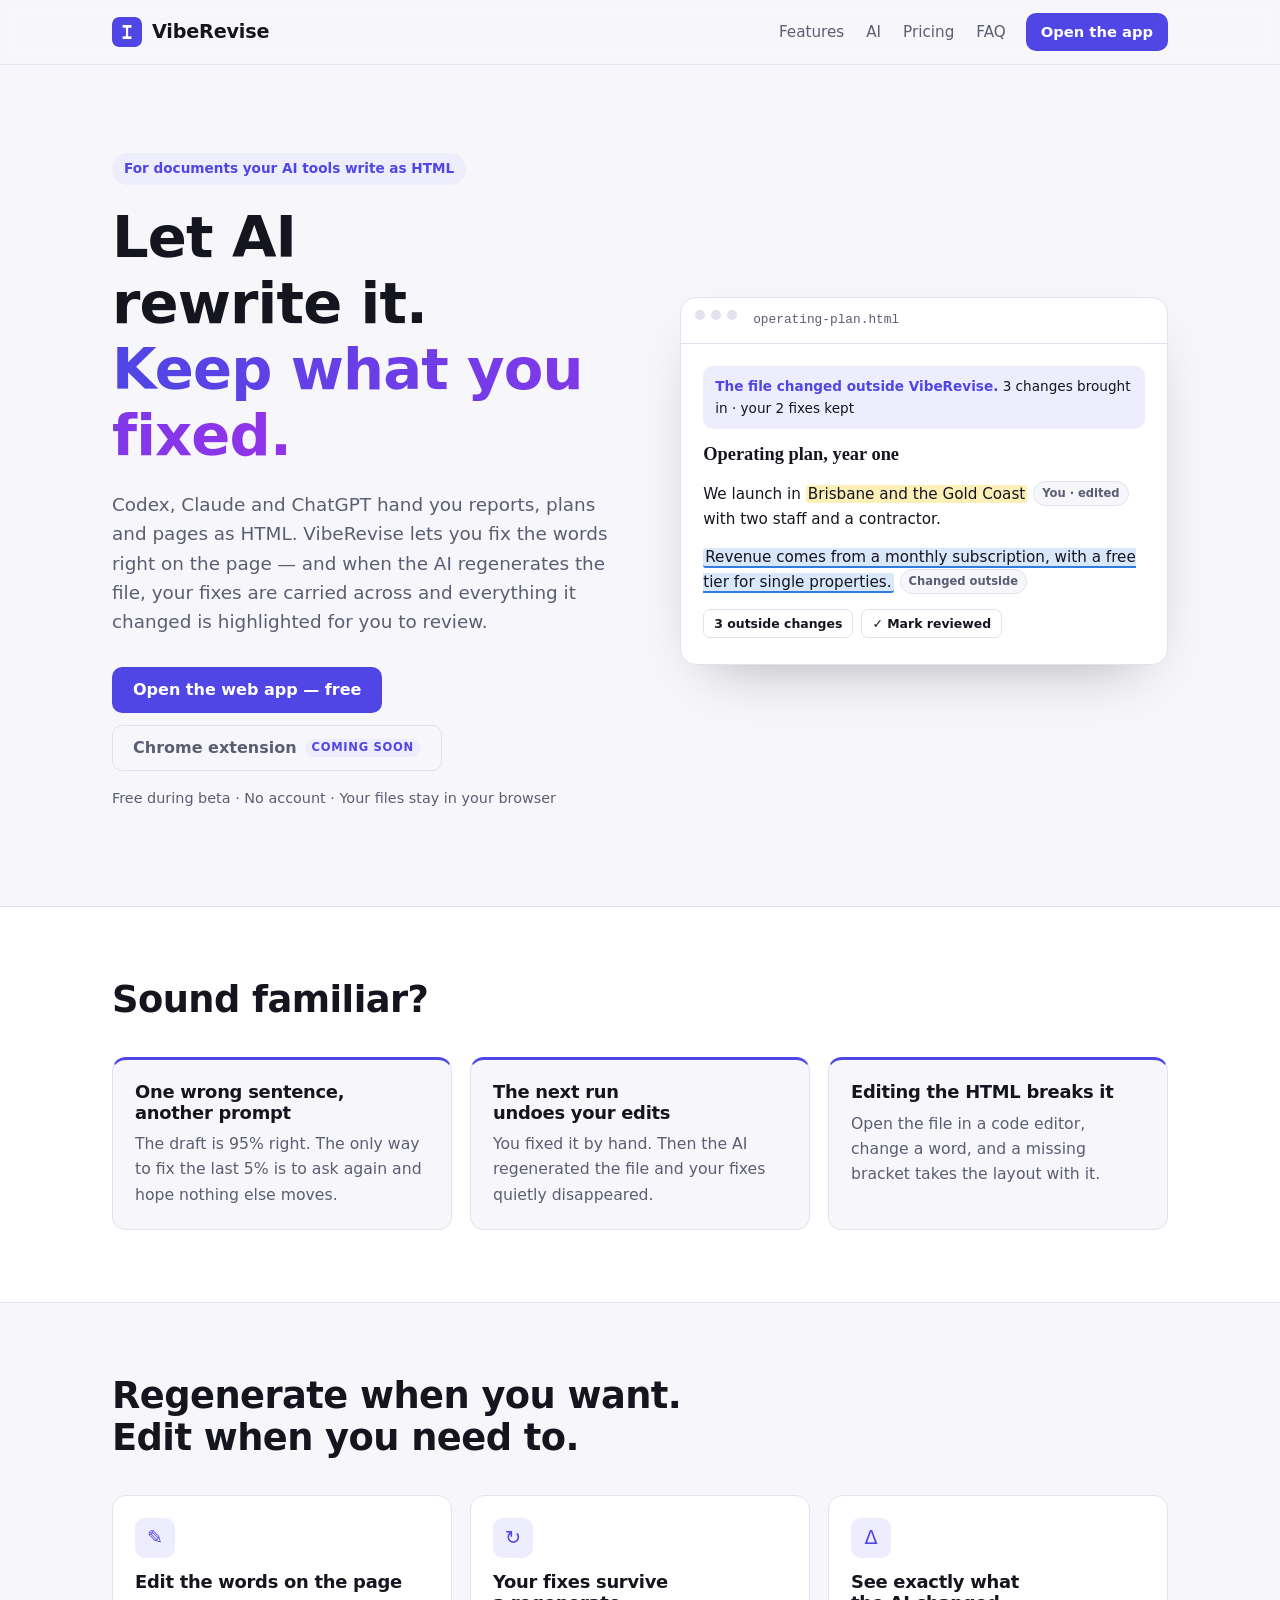
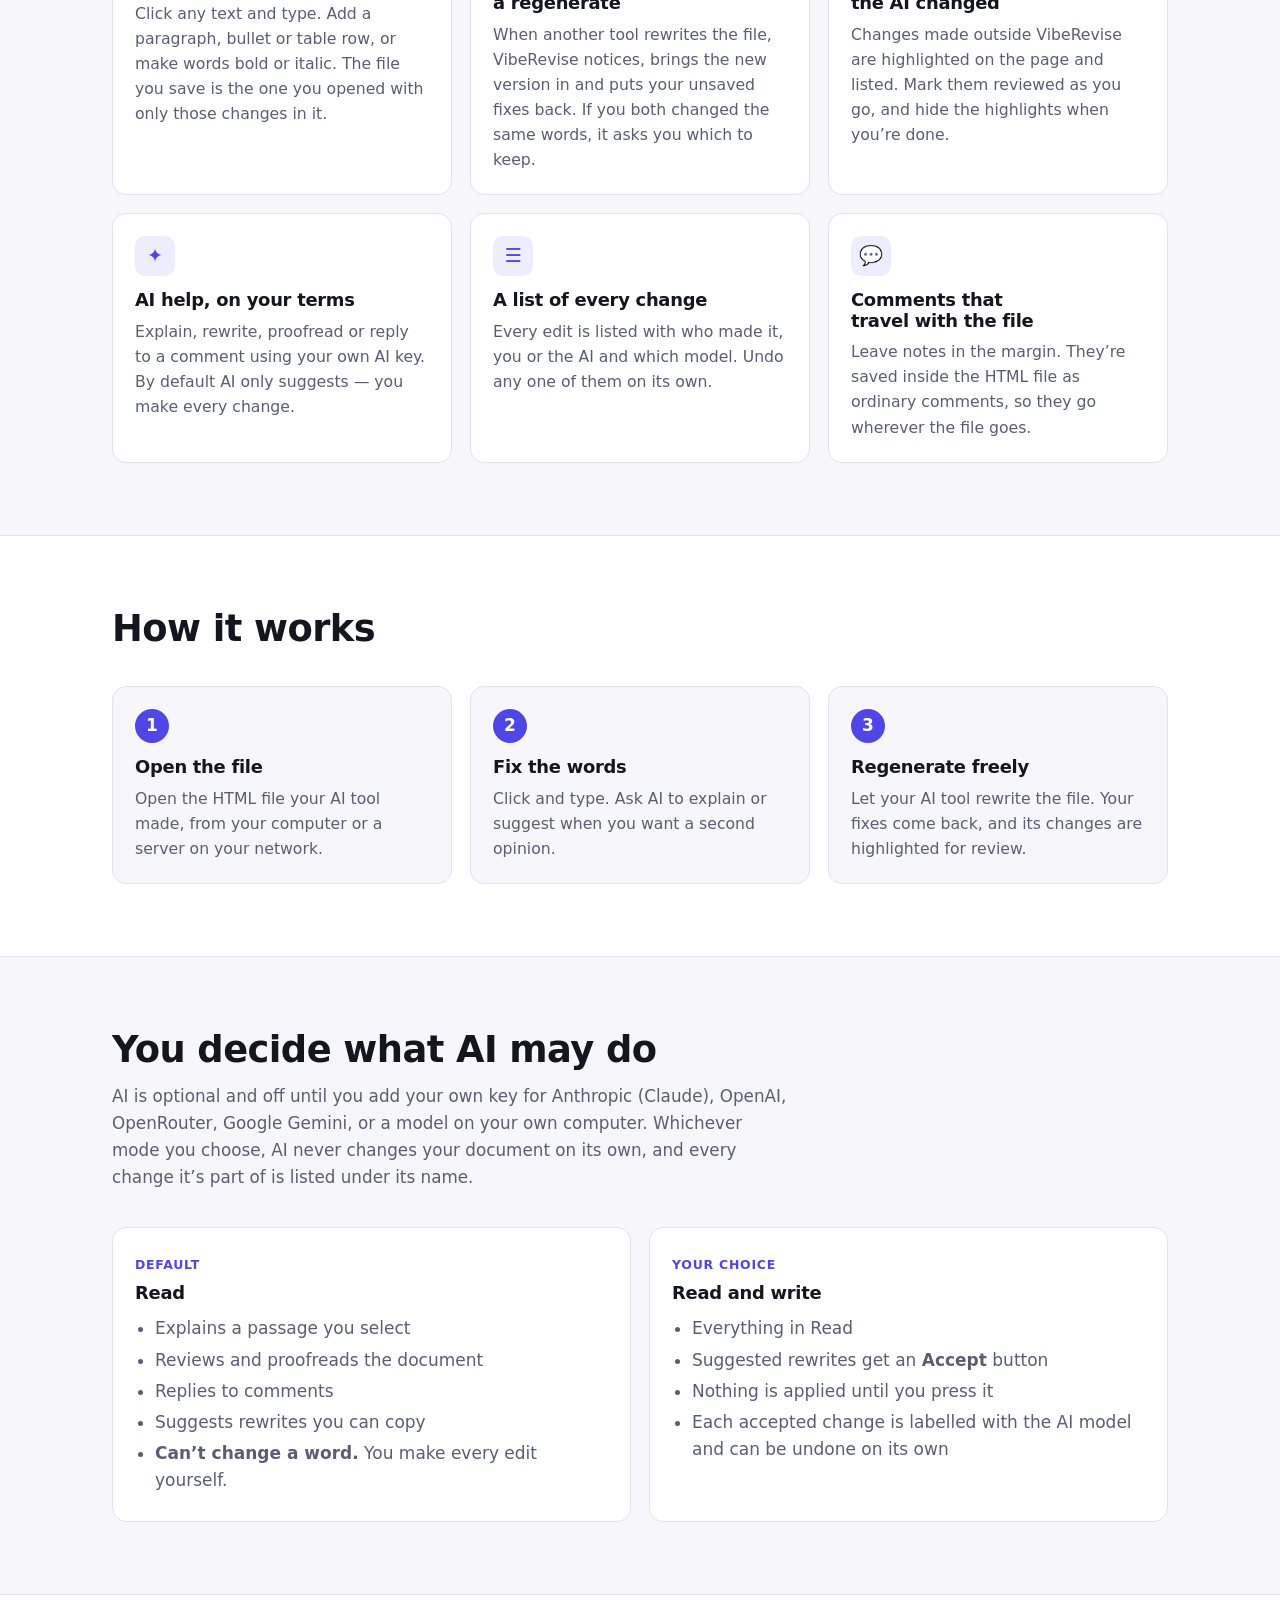
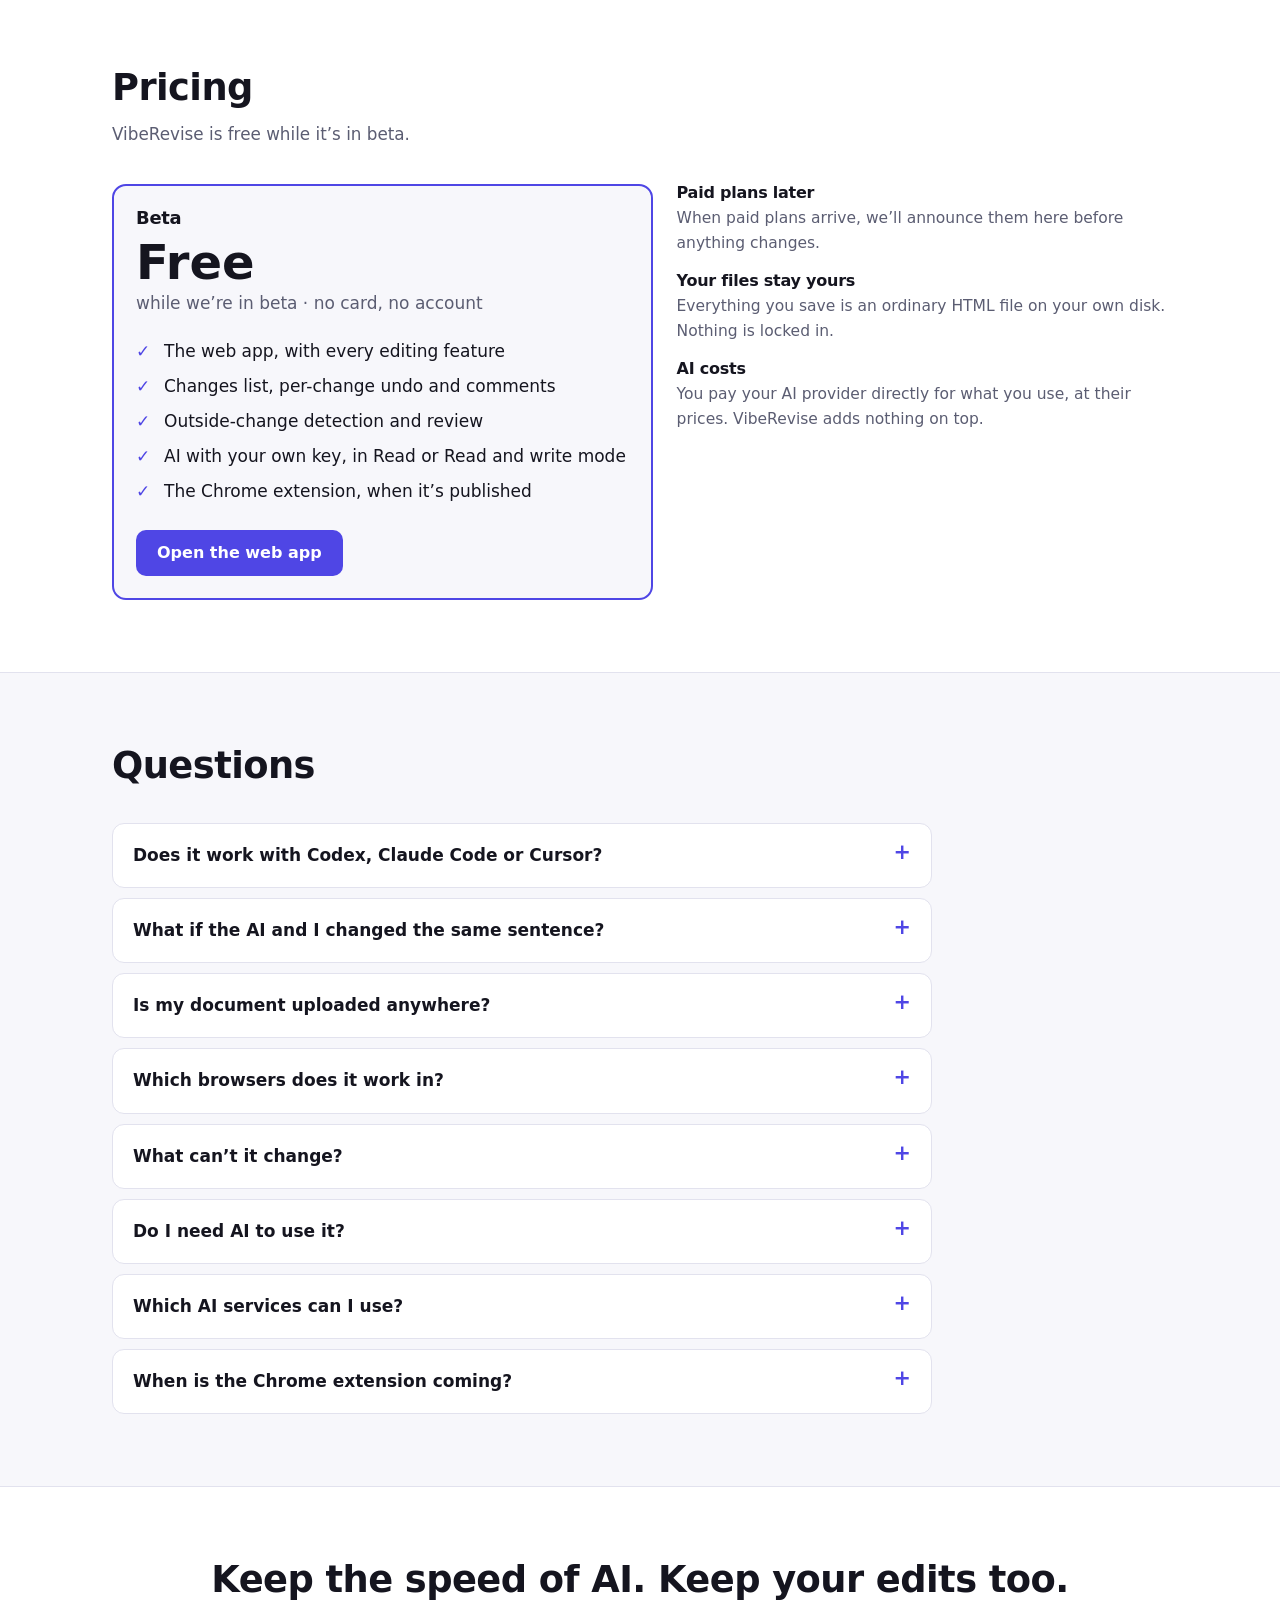
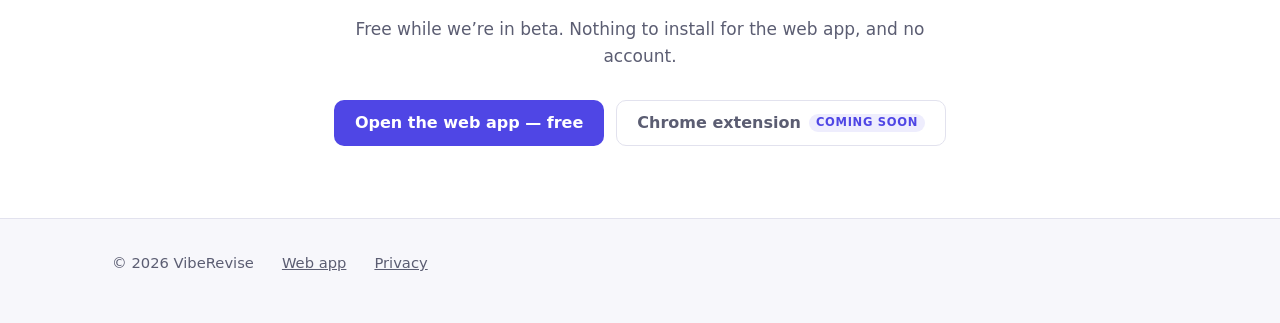
==== index.html @ b78ba8e2 "Build from html-edit-extension 0056403" ====
<!doctype html>
<html lang="en-AU">
<head>
<meta charset="utf-8">
<meta name="viewport" content="width=device-width, initial-scale=1">
<title>VibeRevise — let AI rewrite it, keep what you fixed</title>
<meta name="description" content="Fix the words in an AI-made HTML document right on the page. When your AI tool regenerates the file, your fixes are carried over and its changes are highlighted for review.">
<link rel="canonical" href="https://viberevise.com/">
<meta property="og:title" content="VibeRevise — let AI rewrite it, keep what you fixed">
<meta property="og:description" content="Fix the words in an AI-made HTML document right on the page. When your AI tool regenerates the file, your fixes are carried over and its changes are highlighted for review.">
<meta property="og:type" content="website">
<meta property="og:url" content="https://viberevise.com/">
<meta property="og:image" content="https://viberevise.com/app/icons/icon512.png">
<meta name="theme-color" content="#f7f7fb" media="(prefers-color-scheme: light)">
<meta name="theme-color" content="#0f1020" media="(prefers-color-scheme: dark)">
<link rel="icon" href="/app/icons/icon32.png" sizes="32x32">
<link rel="icon" href="/app/icons/icon192.png" sizes="192x192">
<link rel="apple-touch-icon" href="/app/icons/icon192.png">
<link rel="stylesheet" href="/site.css">
<style>
:root{--paper:#f7f7fb;--panel:#ffffff;--ink:#15151f;--muted:#5b5d72;--line:#e2e2ee;--accent:#4f46e5;--accent2:#9333ea;--accent-ink:#ffffff;--tint:#eeedfd;--font-display:system-ui, -apple-system, "Segoe UI", Roboto, sans-serif;--font-body:system-ui, -apple-system, "Segoe UI", Roboto, sans-serif;color-scheme:light dark;}
@media (prefers-color-scheme: dark){:root:not([data-theme="light"]){--paper:#0f1020;--panel:#181a2e;--ink:#e9e9f5;--muted:#a3a5bd;--line:#2a2c45;--accent:#a5a1ff;--accent2:#d8a8ff;--accent-ink:#10101c;--tint:#22224a;}}
:root[data-theme="dark"]{--paper:#0f1020;--panel:#181a2e;--ink:#e9e9f5;--muted:#a3a5bd;--line:#2a2c45;--accent:#a5a1ff;--accent2:#d8a8ff;--accent-ink:#10101c;--tint:#22224a;}
</style>
</head>
<body>
<header class="nav"><div class="wrap">
  <a class="logo" href="/"><img src="/app/icons/icon192.png" alt="" width="30" height="30">VibeRevise</a>
  <nav class="nav-links" aria-label="Sections">
    <a href="#features">Features</a><a href="#ai">AI</a><a href="#pricing">Pricing</a><a href="#faq">FAQ</a>
  </nav>
  <a class="btn primary small" href="/app/">Open the app</a>
</div></header>
<main>
<section class="hero"><div class="wrap">
  <div>
    <span class="eyebrow">For documents your AI tools write as HTML</span>
    <h1>Let AI rewrite it.<br><span class="accent">Keep what you fixed.</span></h1>
    <p class="lede">Codex, Claude and ChatGPT hand you reports, plans and pages as HTML. VibeRevise lets you fix the words right on the page — and when the AI regenerates the file, your fixes are carried across and everything it changed is highlighted for you to review.</p>
    <div class="ctas">
      <a class="btn primary" href="/app/">Open the web app — free</a>
      <span class="btn" aria-disabled="true" title="Not published yet">Chrome extension <span class="soon">Coming soon</span></span>
    </div>
    <p class="fine">Free during beta · No account · Your files stay in your browser</p>
  </div>
  <div class="demo" role="img" aria-label="A document open in VibeRevise after an AI tool regenerated it: your edits are kept and the AI's changes are highlighted">
  <div class="demo-bar"><i></i><i></i><i></i><span>operating-plan.html</span></div>
  <div class="demo-body">
    <div class="notice"><b>The file changed outside VibeRevise.</b> 3 changes brought in · your 2 fixes kept</div>
    <h4>Operating plan, year one</h4>
    <p>We launch in <span class="mine">Brisbane and the Gold Coast</span><span class="tag">You · edited</span> with two staff and a contractor.</p>
    <p><span class="outside">Revenue comes from a monthly subscription, with a free tier for single properties.</span><span class="tag">Changed outside</span></p>
    <div class="row" style="display:flex;gap:8px;flex-wrap:wrap"><span class="chip">3 outside changes</span><span class="chip">✓ Mark reviewed</span></div>
  </div>
</div>
</div></section>

<section class="band alt"><div class="wrap">
  <div class="section-head"><h2>Sound familiar?</h2></div>
  <div class="grid three">
    <div class="card pain"><h3>One wrong sentence, another prompt</h3><p>The draft is 95% right. The only way to fix the last 5% is to ask again and hope nothing else moves.</p></div>
    <div class="card pain"><h3>The next run undoes your edits</h3><p>You fixed it by hand. Then the AI regenerated the file and your fixes quietly disappeared.</p></div>
    <div class="card pain"><h3>Editing the HTML breaks it</h3><p>Open the file in a code editor, change a word, and a missing bracket takes the layout with it.</p></div>
  </div>
</div></section>

<section class="band" id="features"><div class="wrap">
  <div class="section-head"><h2>Regenerate when you want. Edit when you need to.</h2></div>
  <div class="grid three">
    <div class="card feature"><div class="ico" aria-hidden="true">✎</div><h3>Edit the words on the page</h3><p>Click any text and type. Add a paragraph, bullet or table row, or make words bold or italic. The file you save is the one you opened with only those changes in it.</p></div>
    <div class="card feature"><div class="ico" aria-hidden="true">↻</div><h3>Your fixes survive a regenerate</h3><p>When another tool rewrites the file, VibeRevise notices, brings the new version in and puts your unsaved fixes back. If you both changed the same words, it asks you which to keep.</p></div>
    <div class="card feature"><div class="ico" aria-hidden="true">Δ</div><h3>See exactly what the AI changed</h3><p>Changes made outside VibeRevise are highlighted on the page and listed. Mark them reviewed as you go, and hide the highlights when you’re done.</p></div>
    <div class="card feature"><div class="ico" aria-hidden="true">✦</div><h3>AI help, on your terms</h3><p>Explain, rewrite, proofread or reply to a comment using your own AI key. By default AI only suggests — you make every change.</p></div>
    <div class="card feature"><div class="ico" aria-hidden="true">☰</div><h3>A list of every change</h3><p>Every edit is listed with who made it, you or the AI and which model. Undo any one of them on its own.</p></div>
    <div class="card feature"><div class="ico" aria-hidden="true">💬</div><h3>Comments that travel with the file</h3><p>Leave notes in the margin. They’re saved inside the HTML file as ordinary comments, so they go wherever the file goes.</p></div>
  </div>
</div></section>

<section class="band alt"><div class="wrap">
  <div class="section-head"><h2>How it works</h2></div>
  <div class="grid three steps">
    <div class="card step"><h3>Open the file</h3><p>Open the HTML file your AI tool made, from your computer or a server on your network.</p></div>
    <div class="card step"><h3>Fix the words</h3><p>Click and type. Ask AI to explain or suggest when you want a second opinion.</p></div>
    <div class="card step"><h3>Regenerate freely</h3><p>Let your AI tool rewrite the file. Your fixes come back, and its changes are highlighted for review.</p></div>
  </div>
</div></section>

<section class="band" id="ai"><div class="wrap">
  <div class="section-head">
    <h2>You decide what AI may do</h2>
    <p>AI is optional and off until you add your own key for Anthropic (Claude), OpenAI, OpenRouter, Google Gemini, or a model on your own computer. Whichever mode you choose, AI never changes your document on its own, and every change it’s part of is listed under its name.</p>
  </div>
  <div class="grid two">
    <div class="card mode">
      <span class="label">Default</span>
      <h3>Read</h3>
      <ul>
        <li>Explains a passage you select</li>
        <li>Reviews and proofreads the document</li>
        <li>Replies to comments</li>
        <li>Suggests rewrites you can copy</li>
        <li><b>Can’t change a word.</b> You make every edit yourself.</li>
      </ul>
    </div>
    <div class="card mode">
      <span class="label">Your choice</span>
      <h3>Read and write</h3>
      <ul>
        <li>Everything in Read</li>
        <li>Suggested rewrites get an <b>Accept</b> button</li>
        <li>Nothing is applied until you press it</li>
        <li>Each accepted change is labelled with the AI model and can be undone on its own</li>
      </ul>
    </div>
  </div>
</div></section>

<section class="band alt" id="pricing"><div class="wrap">
  <div class="section-head"><h2>Pricing</h2><p>VibeRevise is free while it’s in beta.</p></div>
  <div class="price">
    <div class="card price-card">
      <h3>Beta</h3>
      <div class="amount">Free</div>
      <span class="per">while we’re in beta · no card, no account</span>
      <ul class="ticks">
        <li>The web app, with every editing feature</li>
        <li>Changes list, per-change undo and comments</li>
        <li>Outside-change detection and review</li>
        <li>AI with your own key, in Read or Read and write mode</li>
        <li>The Chrome extension, when it’s published</li>
      </ul>
      <a class="btn primary" href="/app/">Open the web app</a>
    </div>
    <div class="price-notes">
      <div><h3>Paid plans later</h3><p>When paid plans arrive, we’ll announce them here before anything changes.</p></div>
      <div><h3>Your files stay yours</h3><p>Everything you save is an ordinary HTML file on your own disk. Nothing is locked in.</p></div>
      <div><h3>AI costs</h3><p>You pay your AI provider directly for what you use, at their prices. VibeRevise adds nothing on top.</p></div>
    </div>
  </div>
</div></section>

<section class="band" id="faq"><div class="wrap">
  <div class="section-head"><h2>Questions</h2></div>
  <div class="faq">
    <details><summary>Does it work with Codex, Claude Code or Cursor?</summary><p>Yes, with any tool that writes HTML files to your disk. Open the file in VibeRevise and leave it open while the tool works. VibeRevise checks the file every few seconds, tells you when it changes, and brings the new version in with your unsaved fixes kept.</p></details>
    <details><summary>What if the AI and I changed the same sentence?</summary><p>VibeRevise won't guess. It shows both versions side by side and you pick which one to keep.</p></details>
    <details><summary>Is my document uploaded anywhere?</summary><p>No. VibeRevise opens and edits your document in your browser. There are no VibeRevise servers to send it to. If you turn on AI, only the paragraphs you ask about go to the AI service you chose, when you press the button.</p></details>
    <details><summary>Which browsers does it work in?</summary><p>The web app runs in any modern browser. In Chrome or Edge on a computer, Save writes straight back to the file you opened. Other browsers give you the edited copy to save yourself.</p></details>
    <details><summary>What can’t it change?</summary><p>Layout, styles and images. VibeRevise changes words, and adds paragraphs, lists, tables, bold and italic like the ones already in the document. Pages built by JavaScript in the browser can’t be edited, because their text isn’t in the file.</p></details>
    <details><summary>Do I need AI to use it?</summary><p>No. Every editing feature works without AI. AI is off until you add your own key.</p></details>
    <details><summary>Which AI services can I use?</summary><p>Anthropic (Claude), OpenAI, OpenRouter, Google Gemini, or a model on your own computer. You pay your provider directly for what you use; VibeRevise adds nothing on top.</p></details>
    <details><summary>When is the Chrome extension coming?</summary><p>We’re preparing it for the Chrome Web Store. When it’s published, the button on this page will take you to it. Until then, the web app works with files on your computer or on your own network.</p></details>
  </div>
</div></section>

<section class="band alt closing"><div class="wrap">
  <h2>Keep the speed of AI. Keep your edits too.</h2>
  <p>Free while we’re in beta. Nothing to install for the web app, and no account.</p>
  <div class="ctas">
    <a class="btn primary" href="/app/">Open the web app — free</a>
    <span class="btn" aria-disabled="true" title="Not published yet">Chrome extension <span class="soon">Coming soon</span></span>
  </div>
</div></section>
</main>
<footer><div class="wrap">
  <span>© 2026 VibeRevise</span>
  <a href="/app/">Web app</a>
  <a href="/privacy.html">Privacy</a>
  
</div></footer>
</body>
</html>
---- site.css ----
/*
 * The promotional site, shared by every brand.
 *
 * Colours and fonts are not set here: build-site.js writes each brand's into
 * the :root block at the top of the page, under these same token names. No
 * web fonts and no third-party requests — the product's pitch is that nothing
 * leaves your browser, and the site that sells it should keep to that too.
 */
* { box-sizing: border-box; }
html { -webkit-text-size-adjust: 100%; scroll-behavior: smooth; }
body {
  margin: 0;
  background: var(--paper);
  color: var(--ink);
  font: 17px/1.6 var(--font-body);
}
img, svg { max-width: 100%; }
a { color: var(--accent); }
h1, h2, h3 { font-family: var(--font-display); line-height: 1.15; margin: 0; letter-spacing: -.015em; text-wrap: balance; }
h1 { font-size: clamp(2.2rem, 5.6vw, 3.6rem); font-weight: 700; }
h2 { font-size: clamp(1.6rem, 3.6vw, 2.3rem); font-weight: 700; }
h3 { font-size: 1.12rem; font-weight: 650; }
p { margin: 0; }

.wrap { max-width: 1120px; margin: 0 auto; padding: 0 16px; }
@media (min-width: 720px) { .wrap { padding: 0 32px; } }

/* ---- nav ------------------------------------------------------------- */
.nav { position: sticky; top: 0; z-index: 5; background: color-mix(in srgb, var(--paper) 88%, transparent);
       backdrop-filter: blur(10px); border-bottom: 1px solid var(--line); }
.nav .wrap { display: flex; align-items: center; gap: 20px; height: 64px; }
.logo { display: flex; align-items: center; gap: 10px; text-decoration: none; color: var(--ink);
        font: 700 1.2rem/1 var(--font-display); letter-spacing: -.01em; }
.logo img { width: 30px; height: 30px; border-radius: 7px; }
.nav-links { display: none; gap: 22px; margin-left: auto; }
.nav-links a { color: var(--muted); text-decoration: none; font-size: .95rem; }
.nav-links a:hover { color: var(--ink); }
.nav .btn { margin-left: auto; }
@media (min-width: 820px) { .nav-links { display: flex; } .nav .btn { margin-left: 0; } }

/* ---- buttons --------------------------------------------------------- */
.btn { display: inline-flex; align-items: center; justify-content: center; gap: 8px;
       min-height: 46px; padding: 0 20px; border-radius: 10px; border: 1px solid var(--line);
       background: var(--panel); color: var(--ink); font: 600 1rem/1 var(--font-body);
       text-decoration: none; cursor: pointer; }
.btn:hover { border-color: var(--muted); }
.btn.primary { background: var(--accent); border-color: transparent; color: var(--accent-ink); }
.btn.primary:hover { filter: brightness(1.08); }
.btn.small { min-height: 38px; padding: 0 14px; font-size: .92rem; }
.btn[aria-disabled="true"] { cursor: default; color: var(--muted); background: transparent; }
.btn[aria-disabled="true"]:hover { border-color: var(--line); }
.btn .soon { font-size: .72rem; font-weight: 700; text-transform: uppercase; letter-spacing: .06em;
             padding: 3px 7px; border-radius: 99px; background: var(--tint); color: var(--accent); }
.btn:focus-visible, a:focus-visible { outline: 3px solid var(--accent); outline-offset: 2px; }

/* ---- hero ------------------------------------------------------------ */
.hero { padding: 56px 0 64px; }
.hero .wrap { display: grid; gap: 44px; align-items: center; }
@media (min-width: 960px) { .hero { padding: 88px 0 96px; } .hero .wrap { grid-template-columns: 1.05fr 1fr; gap: 56px; } }
.eyebrow { display: inline-block; font-size: .85rem; font-weight: 650; color: var(--accent);
           background: var(--tint); padding: 5px 12px; border-radius: 99px; margin-bottom: 20px; }
.hero h1 .accent { background: linear-gradient(90deg, var(--accent), var(--accent2));
                   -webkit-background-clip: text; background-clip: text; color: transparent; }
.lede { font-size: 1.15rem; color: var(--muted); margin-top: 20px; max-width: 36em; }
.ctas { display: flex; flex-wrap: wrap; gap: 12px; margin-top: 30px; }
.fine { font-size: .9rem; color: var(--muted); margin-top: 16px; }

/* ---- the demo document ----------------------------------------------- */
.demo { background: var(--panel); border: 1px solid var(--line); border-radius: 16px;
        box-shadow: 0 24px 60px -30px rgba(0,0,0,.35); overflow: hidden; font-size: .95rem; }
.demo-bar { display: flex; gap: 6px; padding: 12px 14px; border-bottom: 1px solid var(--line); }
.demo-bar i { width: 10px; height: 10px; border-radius: 50%; background: var(--line); }
.demo-bar span { margin-left: 10px; font-size: .8rem; color: var(--muted); font-family: ui-monospace, monospace; }
.demo-body { padding: 22px 22px 26px; display: grid; gap: 14px; }
.demo-body h4 { margin: 0; font: 700 1.15rem/1.3 Georgia, serif; }
.demo-body p { line-height: 1.6; }
.notice { font-size: .85rem; border-radius: 10px; padding: 10px 12px; background: var(--tint); color: var(--ink); }
.notice b { color: var(--accent); }
.mine { background: color-mix(in srgb, #f5c400 28%, transparent); border-radius: 3px; padding: 0 2px; }
.outside { background: color-mix(in srgb, #2f7de1 18%, transparent); border-bottom: 2px solid #2f7de1;
           border-radius: 3px; padding: 0 2px; }
.tag { display: inline-block; font-size: .72rem; font-weight: 650; padding: 2px 8px; border-radius: 99px;
       margin-left: 6px; vertical-align: 2px; background: var(--paper); border: 1px solid var(--line); color: var(--muted); }
.stet { border-bottom: 3px dotted var(--accent); padding-bottom: 1px; }
.stet-mark { font: italic 700 .85rem/1 Georgia, serif; color: var(--accent); margin-left: 4px; }
.margin-card { border: 1px solid var(--line); border-left: 3px solid var(--accent); border-radius: 10px;
               padding: 12px 14px; background: var(--paper); font-size: .88rem; display: grid; gap: 8px; }
.margin-card .who { font-weight: 650; font-size: .8rem; color: var(--muted); }
.margin-card .row { display: flex; gap: 8px; align-items: center; flex-wrap: wrap; }
.chip { font-size: .78rem; font-weight: 650; border: 1px solid var(--line); border-radius: 7px; padding: 4px 10px; background: var(--panel); }

/* ---- sections -------------------------------------------------------- */
section.band { padding: 72px 0; border-top: 1px solid var(--line); }
.band.alt { background: var(--panel); }
.section-head { max-width: 40em; margin-bottom: 36px; }
.section-head p { color: var(--muted); margin-top: 12px; font-size: 1.05rem; }
.grid { display: grid; gap: 18px; }
@media (min-width: 720px) { .grid.three { grid-template-columns: repeat(3, 1fr); } .grid.two { grid-template-columns: repeat(2, 1fr); } }
.card { background: var(--panel); border: 1px solid var(--line); border-radius: 14px; padding: 22px; }
.band.alt .card { background: var(--paper); }
.card p { color: var(--muted); margin-top: 8px; font-size: .98rem; }
.pain { border-top: 3px solid var(--accent); }
.feature .ico { width: 40px; height: 40px; display: grid; place-items: center; border-radius: 10px;
                background: var(--tint); color: var(--accent); font-size: 1.2rem; margin-bottom: 14px; }
.steps { counter-reset: step; }
.step::before { counter-increment: step; content: counter(step); display: grid; place-items: center;
                width: 34px; height: 34px; border-radius: 50%; background: var(--accent); color: var(--accent-ink);
                font-weight: 700; margin-bottom: 14px; }

/* ---- AI modes -------------------------------------------------------- */
.mode .label { font-size: .78rem; font-weight: 700; text-transform: uppercase; letter-spacing: .06em; color: var(--accent); }
.mode h3 { margin-top: 6px; }
.mode ul { margin: 12px 0 0; padding-left: 20px; color: var(--muted); }
.mode li { margin: 4px 0; }

/* ---- pricing --------------------------------------------------------- */
.price { display: grid; gap: 24px; }
@media (min-width: 860px) { .price { grid-template-columns: 1.1fr 1fr; align-items: start; } }
.price-card { border: 2px solid var(--accent); }
.price-card .amount { font: 700 3rem/1 var(--font-display); margin: 10px 0 4px; }
.price-card .per { color: var(--muted); }
.ticks { list-style: none; padding: 0; margin: 20px 0 24px; display: grid; gap: 8px; }
.ticks li { padding-left: 28px; position: relative; }
.ticks li::before { content: "✓"; position: absolute; left: 0; color: var(--accent); font-weight: 700; }
.price-notes { display: grid; gap: 16px; }
.price-notes h3 { font-size: 1rem; }
.price-notes p { color: var(--muted); margin-top: 4px; font-size: .97rem; }

/* ---- faq ------------------------------------------------------------- */
.faq { display: grid; gap: 10px; max-width: 820px; }
.faq details { background: var(--panel); border: 1px solid var(--line); border-radius: 12px; padding: 0 20px; }
.band.alt .faq details { background: var(--paper); }
.faq summary { cursor: pointer; font-weight: 650; padding: 18px 0; list-style: none; display: flex; justify-content: space-between; gap: 16px; }
.faq summary::-webkit-details-marker { display: none; }
.faq summary::after { content: "+"; color: var(--accent); font-size: 1.3rem; line-height: 1; }
.faq details[open] summary::after { content: "−"; }
.faq details p { color: var(--muted); padding-bottom: 18px; }

/* ---- closing + footer ------------------------------------------------ */
.closing { text-align: center; }
.closing p { color: var(--muted); margin: 14px auto 0; max-width: 34em; }
.closing .ctas { justify-content: center; }
footer { border-top: 1px solid var(--line); padding: 32px 0 48px; color: var(--muted); font-size: .92rem; }
footer .wrap { display: flex; flex-wrap: wrap; gap: 12px 28px; align-items: center; }
footer a { color: var(--muted); }

/* ---- privacy page ---------------------------------------------------- */
.prose { max-width: 760px; padding: 48px 0 72px; }
.prose h1 { font-size: clamp(2rem, 5vw, 2.8rem); margin-bottom: 8px; }
.prose h2 { font-size: 1.45rem; margin: 40px 0 12px; }
.prose p, .prose li { color: var(--ink); }
.prose p { margin: 12px 0; }
.prose ul { padding-left: 22px; }
.prose li { margin: 8px 0; }
.prose code { font-size: .9em; background: var(--tint); padding: 1px 5px; border-radius: 4px; }
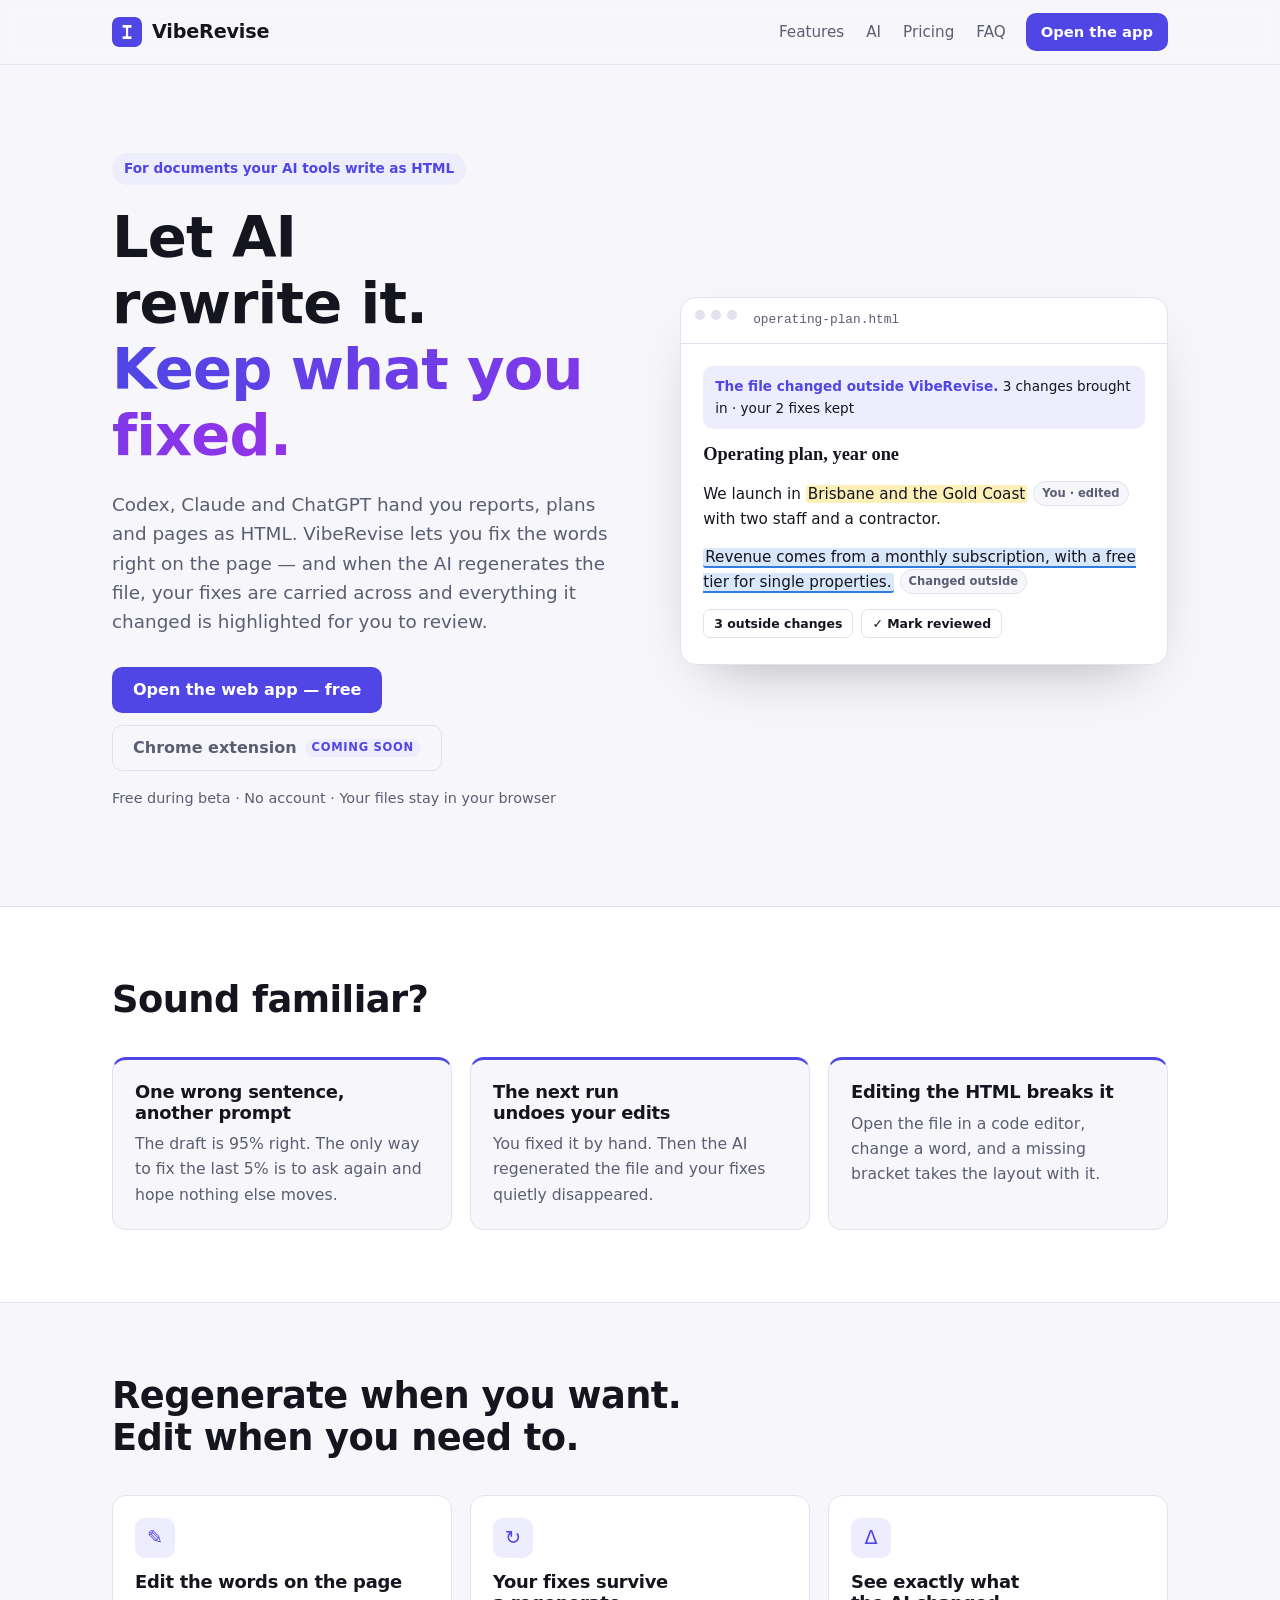
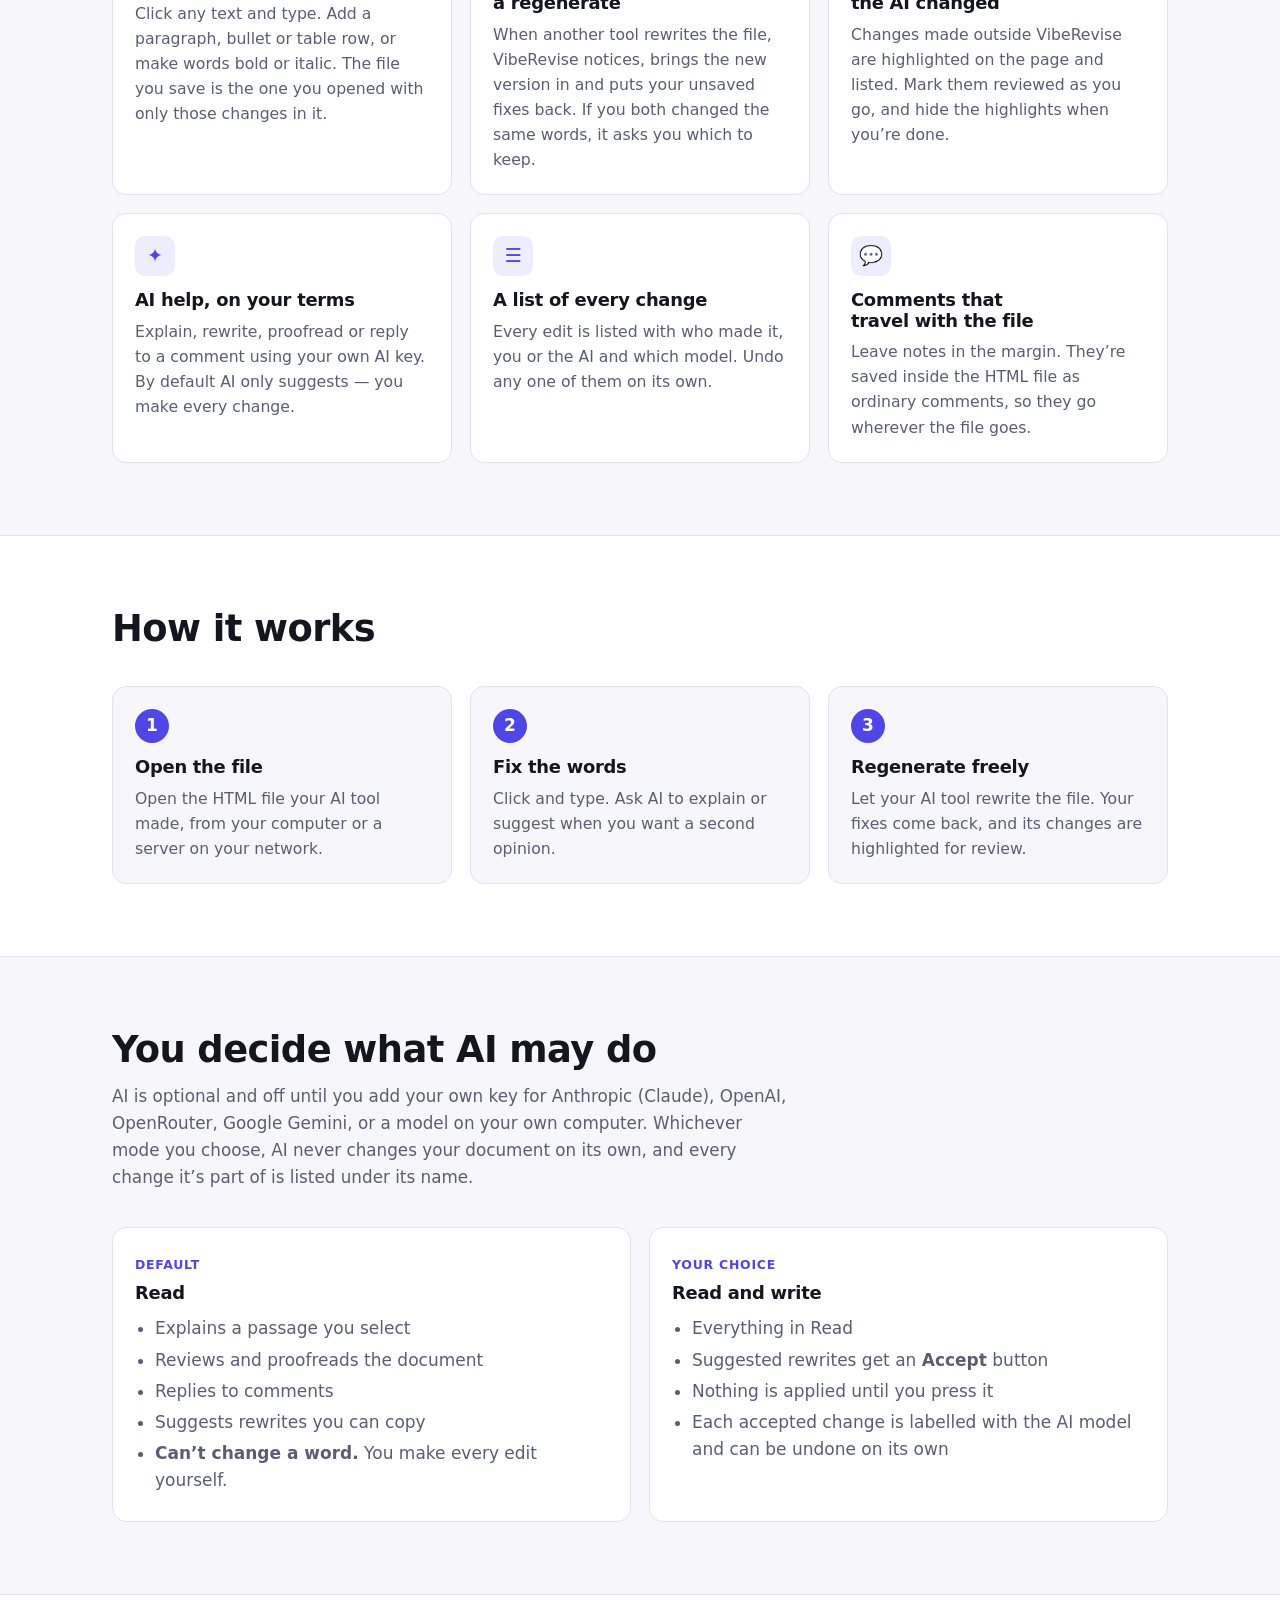
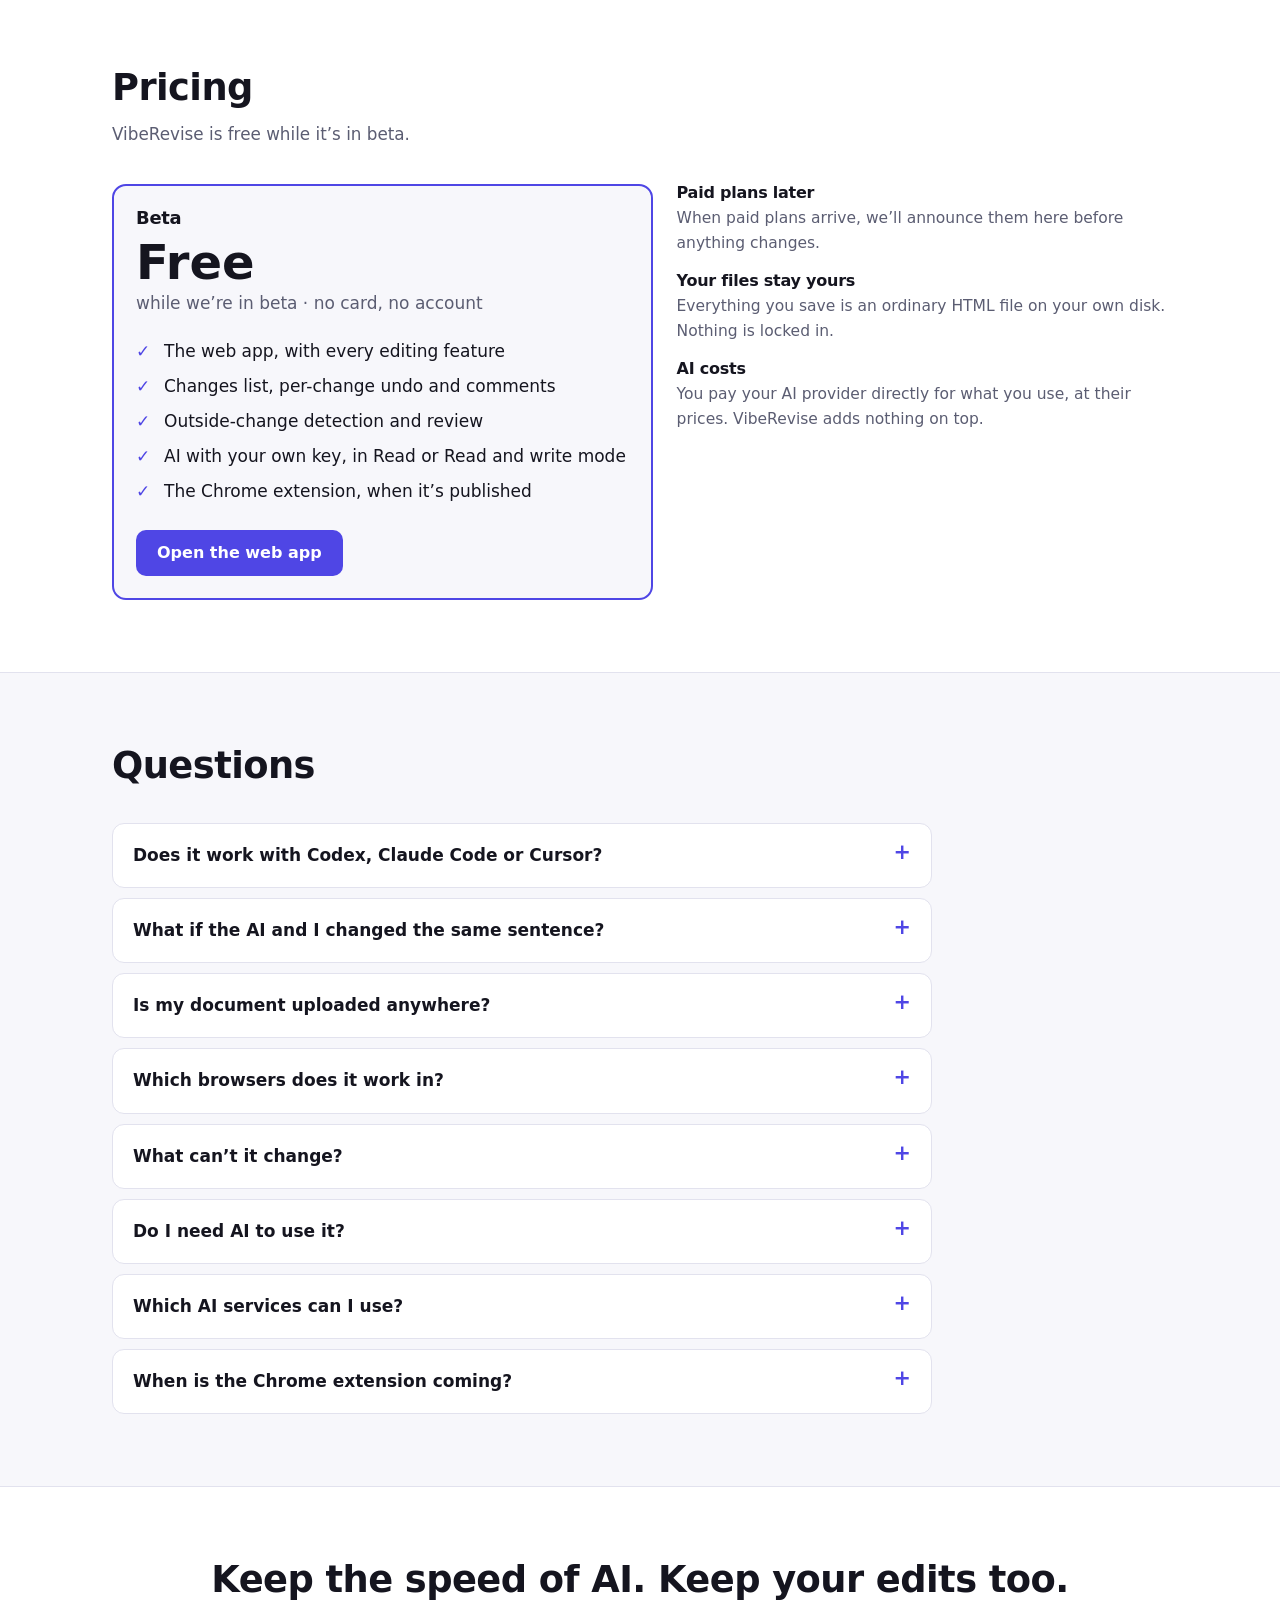
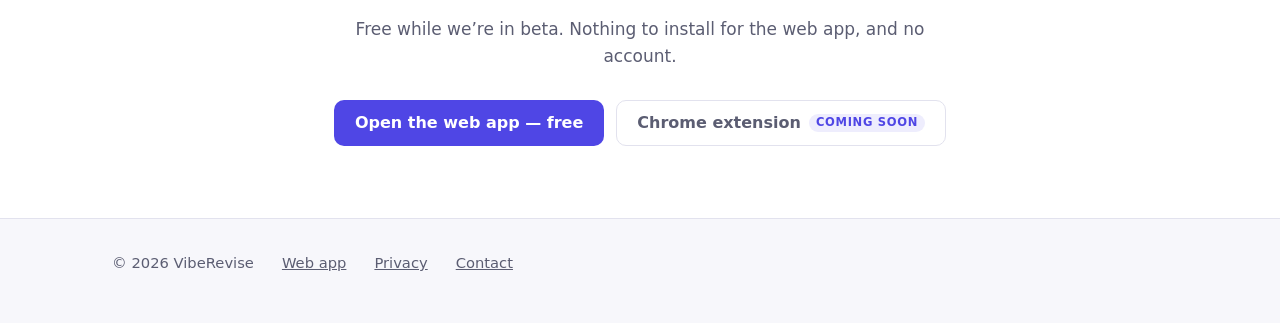
==== commit e00f3318: "Build from html-edit-extension 323c270, deployed to viberevise.web.app Co-Authored-By: Claude Opus 5" ====
--- a/index.html
+++ b/index.html
@@ -166,7 +166,7 @@
   <span>© 2026 VibeRevise</span>
   <a href="/app/">Web app</a>
   <a href="/privacy.html">Privacy</a>
-  
+  <a href="mailto:codebertcreations@gmail.com">Contact</a>
 </div></footer>
 </body>
 </html>
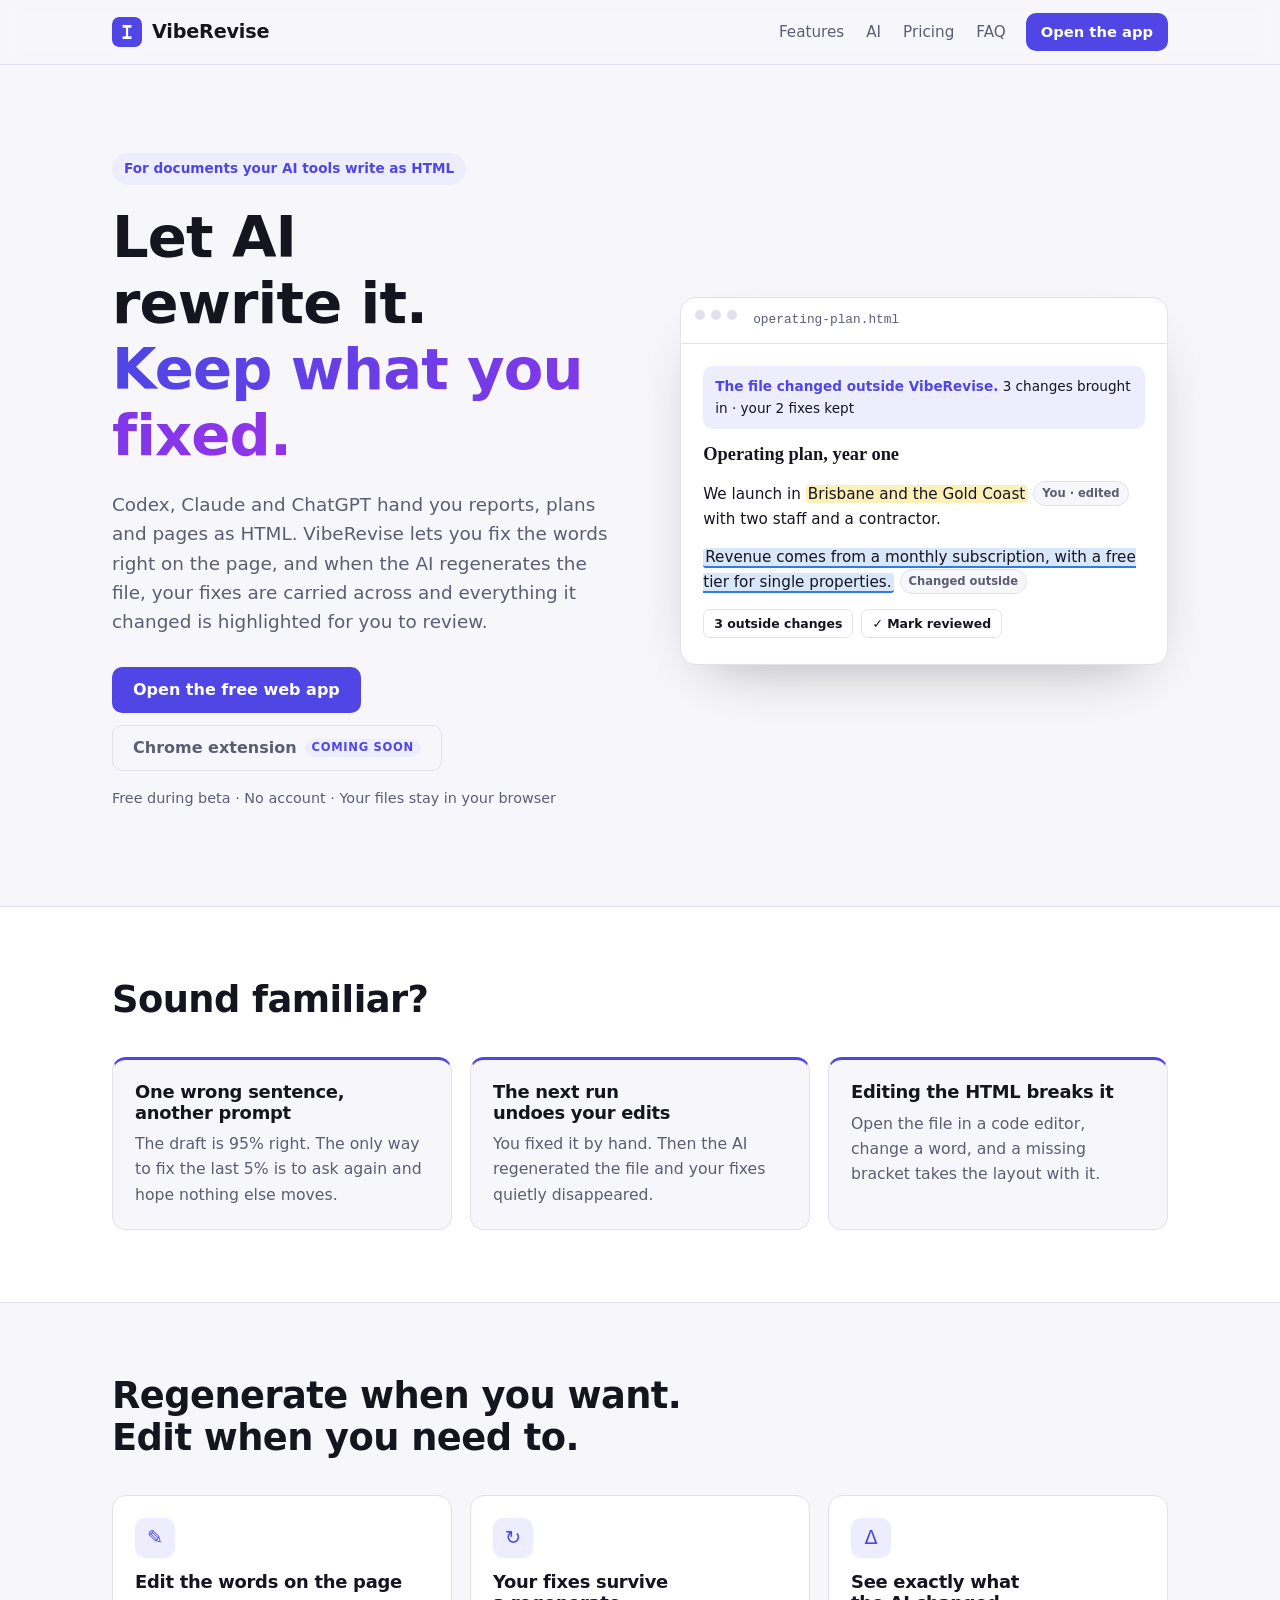
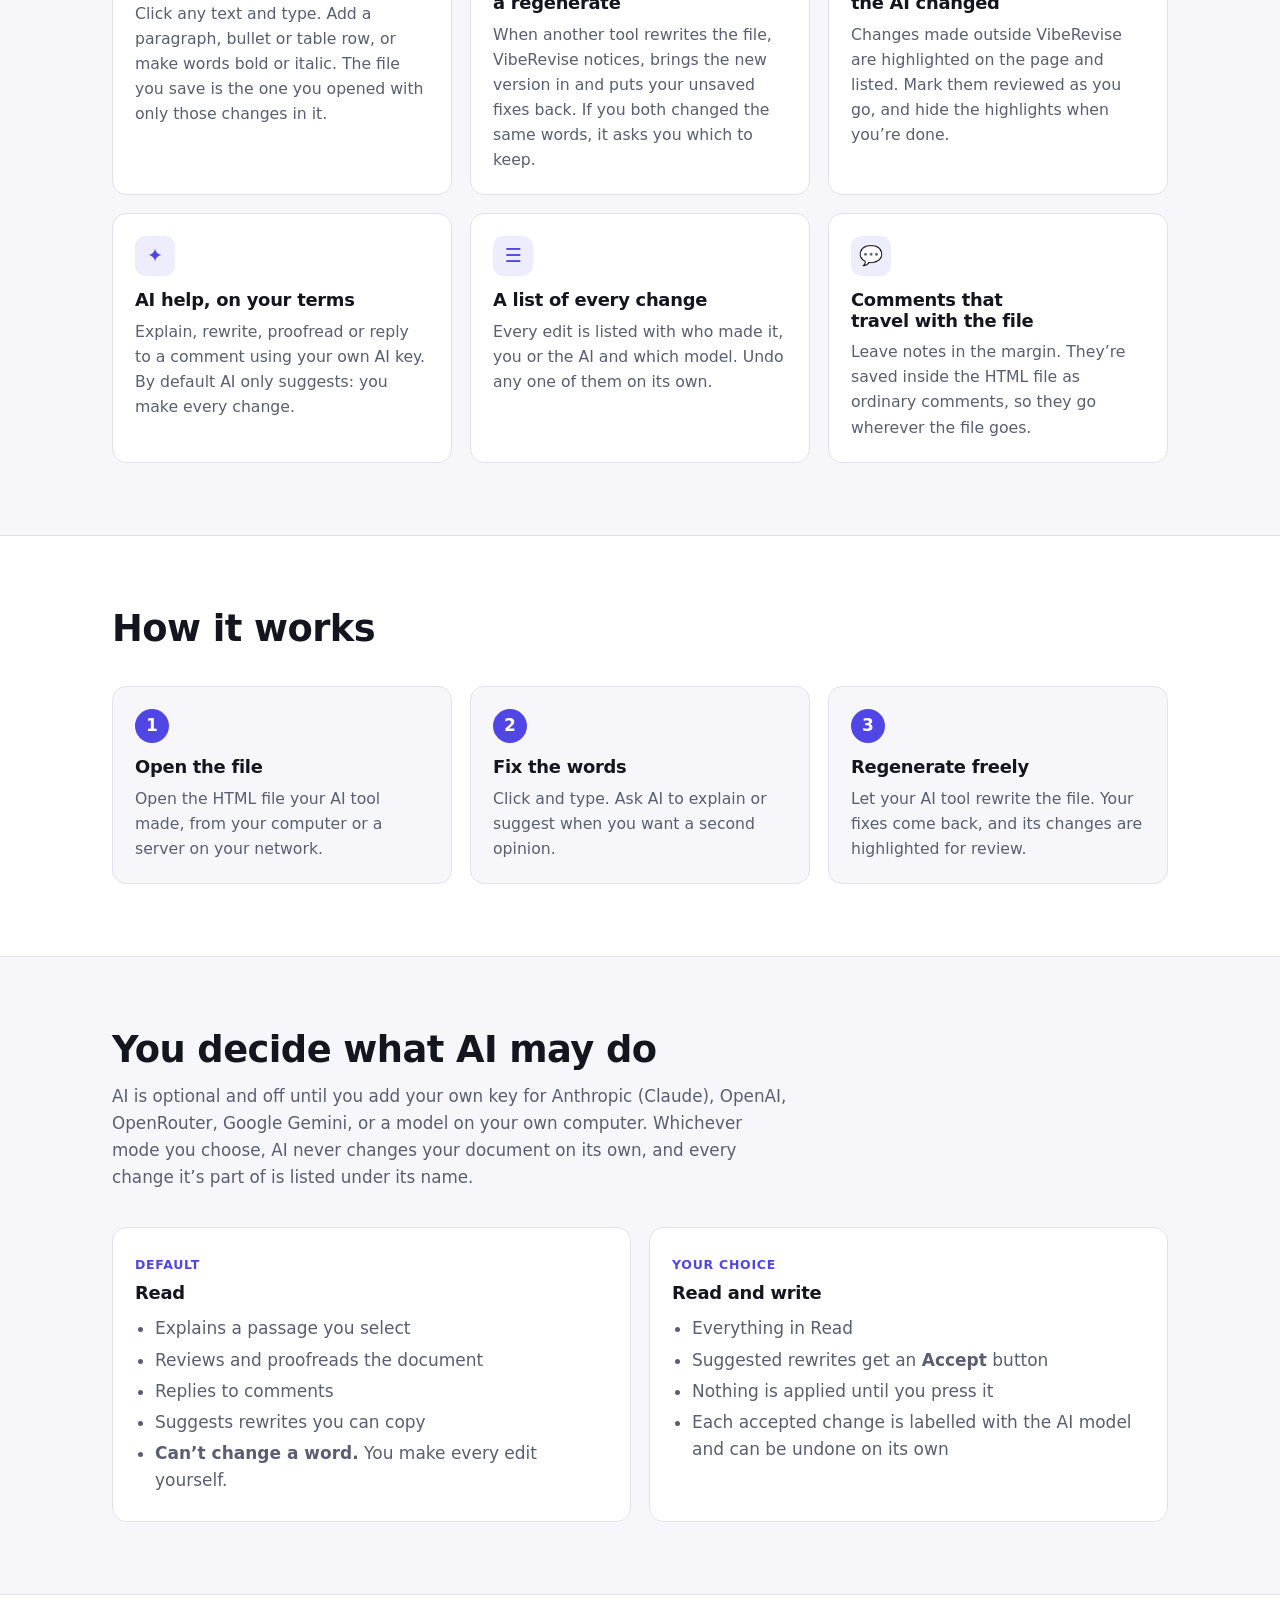
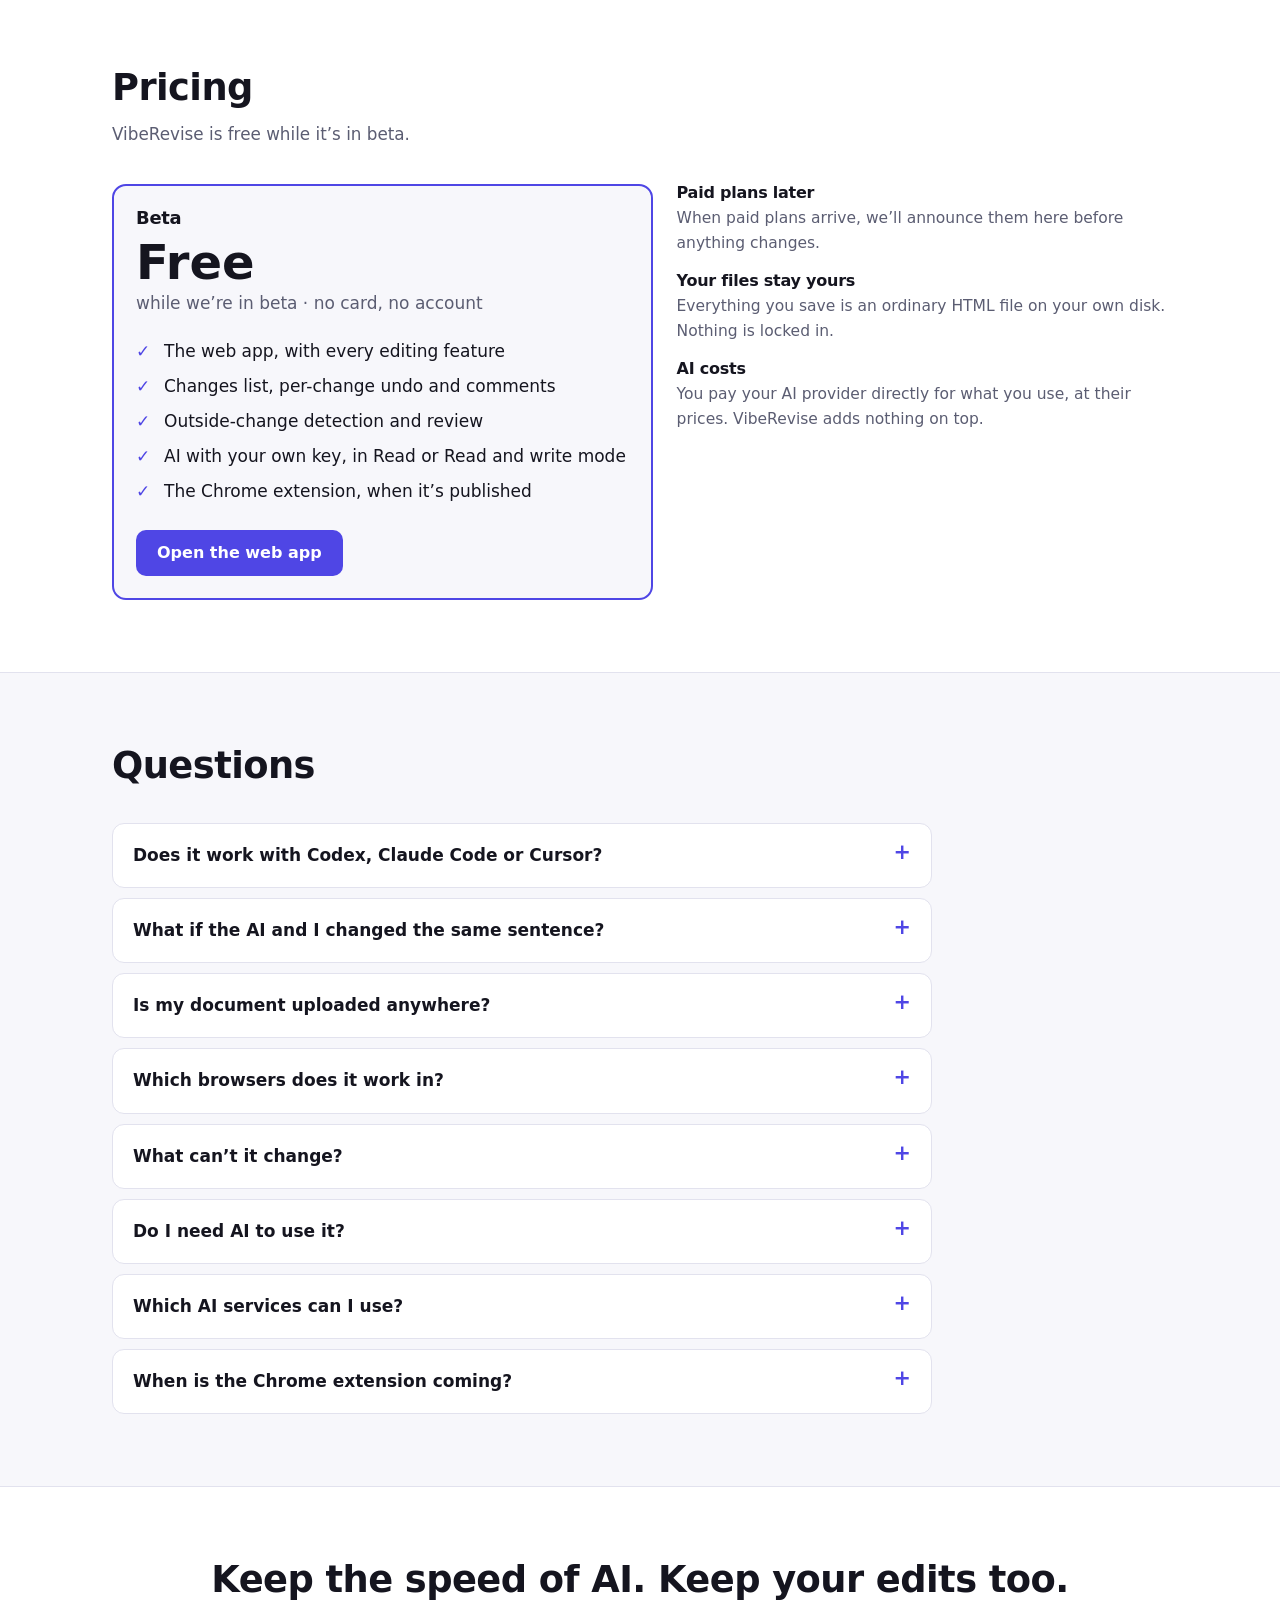
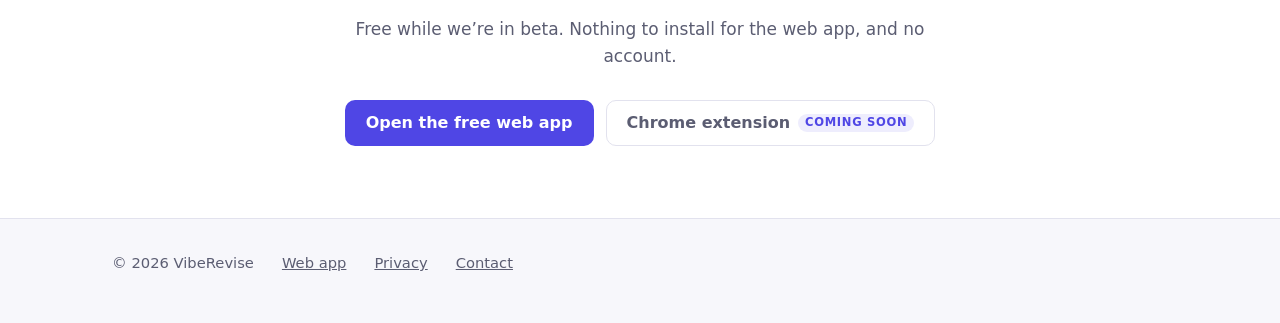
==== commit 0caef206: "Build from html-edit-extension ddba35c, deployed to viberevise.web.app Co-Authored-By: Claude Opus 5" ====
--- a/index.html
+++ b/index.html
@@ -3,10 +3,10 @@
 <head>
 <meta charset="utf-8">
 <meta name="viewport" content="width=device-width, initial-scale=1">
-<title>VibeRevise — let AI rewrite it, keep what you fixed</title>
+<title>VibeRevise: let AI rewrite it, keep what you fixed</title>
 <meta name="description" content="Fix the words in an AI-made HTML document right on the page. When your AI tool regenerates the file, your fixes are carried over and its changes are highlighted for review.">
 <link rel="canonical" href="https://viberevise.com/">
-<meta property="og:title" content="VibeRevise — let AI rewrite it, keep what you fixed">
+<meta property="og:title" content="VibeRevise: let AI rewrite it, keep what you fixed">
 <meta property="og:description" content="Fix the words in an AI-made HTML document right on the page. When your AI tool regenerates the file, your fixes are carried over and its changes are highlighted for review.">
 <meta property="og:type" content="website">
 <meta property="og:url" content="https://viberevise.com/">
@@ -36,9 +36,9 @@
   <div>
     <span class="eyebrow">For documents your AI tools write as HTML</span>
     <h1>Let AI rewrite it.<br><span class="accent">Keep what you fixed.</span></h1>
-    <p class="lede">Codex, Claude and ChatGPT hand you reports, plans and pages as HTML. VibeRevise lets you fix the words right on the page — and when the AI regenerates the file, your fixes are carried across and everything it changed is highlighted for you to review.</p>
+    <p class="lede">Codex, Claude and ChatGPT hand you reports, plans and pages as HTML. VibeRevise lets you fix the words right on the page, and when the AI regenerates the file, your fixes are carried across and everything it changed is highlighted for you to review.</p>
     <div class="ctas">
-      <a class="btn primary" href="/app/">Open the web app — free</a>
+      <a class="btn primary" href="/app/">Open the free web app</a>
       <span class="btn" aria-disabled="true" title="Not published yet">Chrome extension <span class="soon">Coming soon</span></span>
     </div>
     <p class="fine">Free during beta · No account · Your files stay in your browser</p>
@@ -70,7 +70,7 @@
     <div class="card feature"><div class="ico" aria-hidden="true">✎</div><h3>Edit the words on the page</h3><p>Click any text and type. Add a paragraph, bullet or table row, or make words bold or italic. The file you save is the one you opened with only those changes in it.</p></div>
     <div class="card feature"><div class="ico" aria-hidden="true">↻</div><h3>Your fixes survive a regenerate</h3><p>When another tool rewrites the file, VibeRevise notices, brings the new version in and puts your unsaved fixes back. If you both changed the same words, it asks you which to keep.</p></div>
     <div class="card feature"><div class="ico" aria-hidden="true">Δ</div><h3>See exactly what the AI changed</h3><p>Changes made outside VibeRevise are highlighted on the page and listed. Mark them reviewed as you go, and hide the highlights when you’re done.</p></div>
-    <div class="card feature"><div class="ico" aria-hidden="true">✦</div><h3>AI help, on your terms</h3><p>Explain, rewrite, proofread or reply to a comment using your own AI key. By default AI only suggests — you make every change.</p></div>
+    <div class="card feature"><div class="ico" aria-hidden="true">✦</div><h3>AI help, on your terms</h3><p>Explain, rewrite, proofread or reply to a comment using your own AI key. By default AI only suggests: you make every change.</p></div>
     <div class="card feature"><div class="ico" aria-hidden="true">☰</div><h3>A list of every change</h3><p>Every edit is listed with who made it, you or the AI and which model. Undo any one of them on its own.</p></div>
     <div class="card feature"><div class="ico" aria-hidden="true">💬</div><h3>Comments that travel with the file</h3><p>Leave notes in the margin. They’re saved inside the HTML file as ordinary comments, so they go wherever the file goes.</p></div>
   </div>
@@ -157,7 +157,7 @@
   <h2>Keep the speed of AI. Keep your edits too.</h2>
   <p>Free while we’re in beta. Nothing to install for the web app, and no account.</p>
   <div class="ctas">
-    <a class="btn primary" href="/app/">Open the web app — free</a>
+    <a class="btn primary" href="/app/">Open the free web app</a>
     <span class="btn" aria-disabled="true" title="Not published yet">Chrome extension <span class="soon">Coming soon</span></span>
   </div>
 </div></section>
--- a/site.css
+++ b/site.css
@@ -3,7 +3,7 @@
  *
  * Colours and fonts are not set here: build-site.js writes each brand's into
  * the :root block at the top of the page, under these same token names. No
- * web fonts and no third-party requests — the product's pitch is that nothing
+ * web fonts and no third-party requests: the product's pitch is that nothing
  * leaves your browser, and the site that sells it should keep to that too.
  */
 * { box-sizing: border-box; }
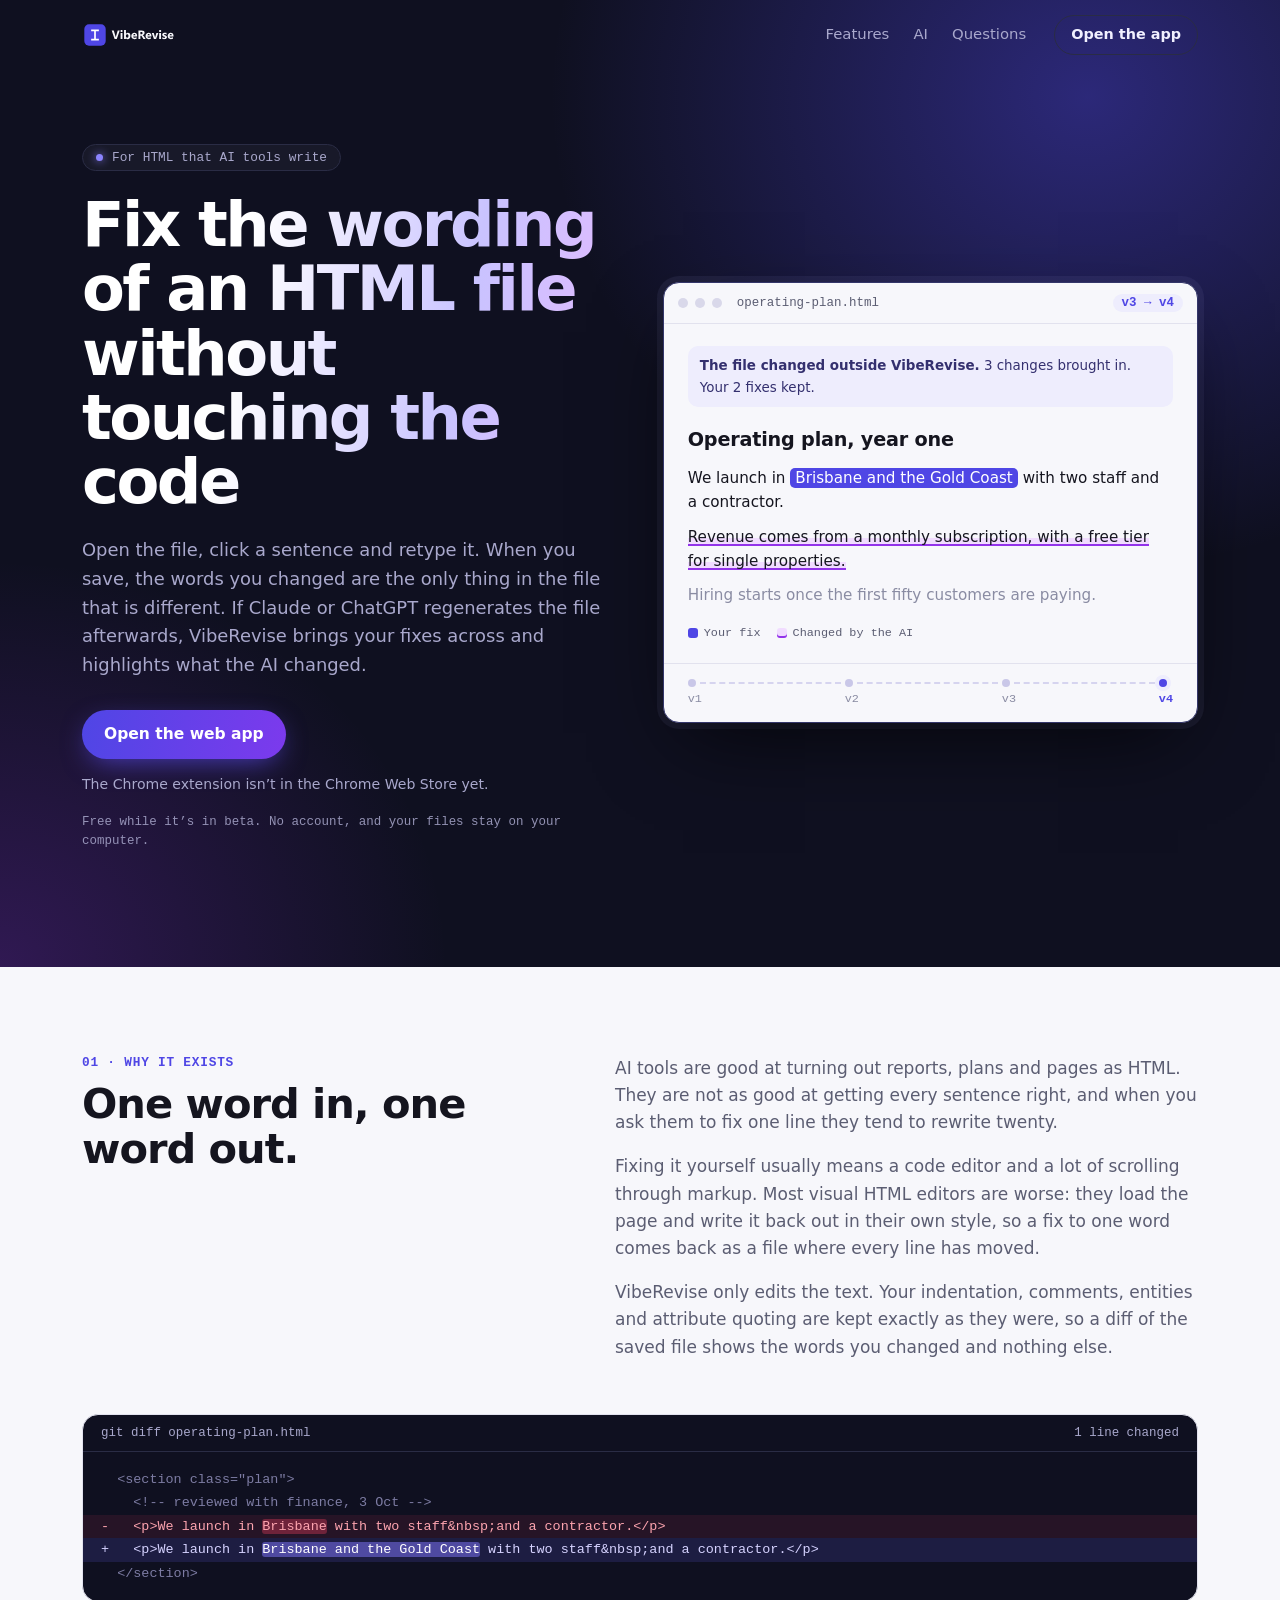
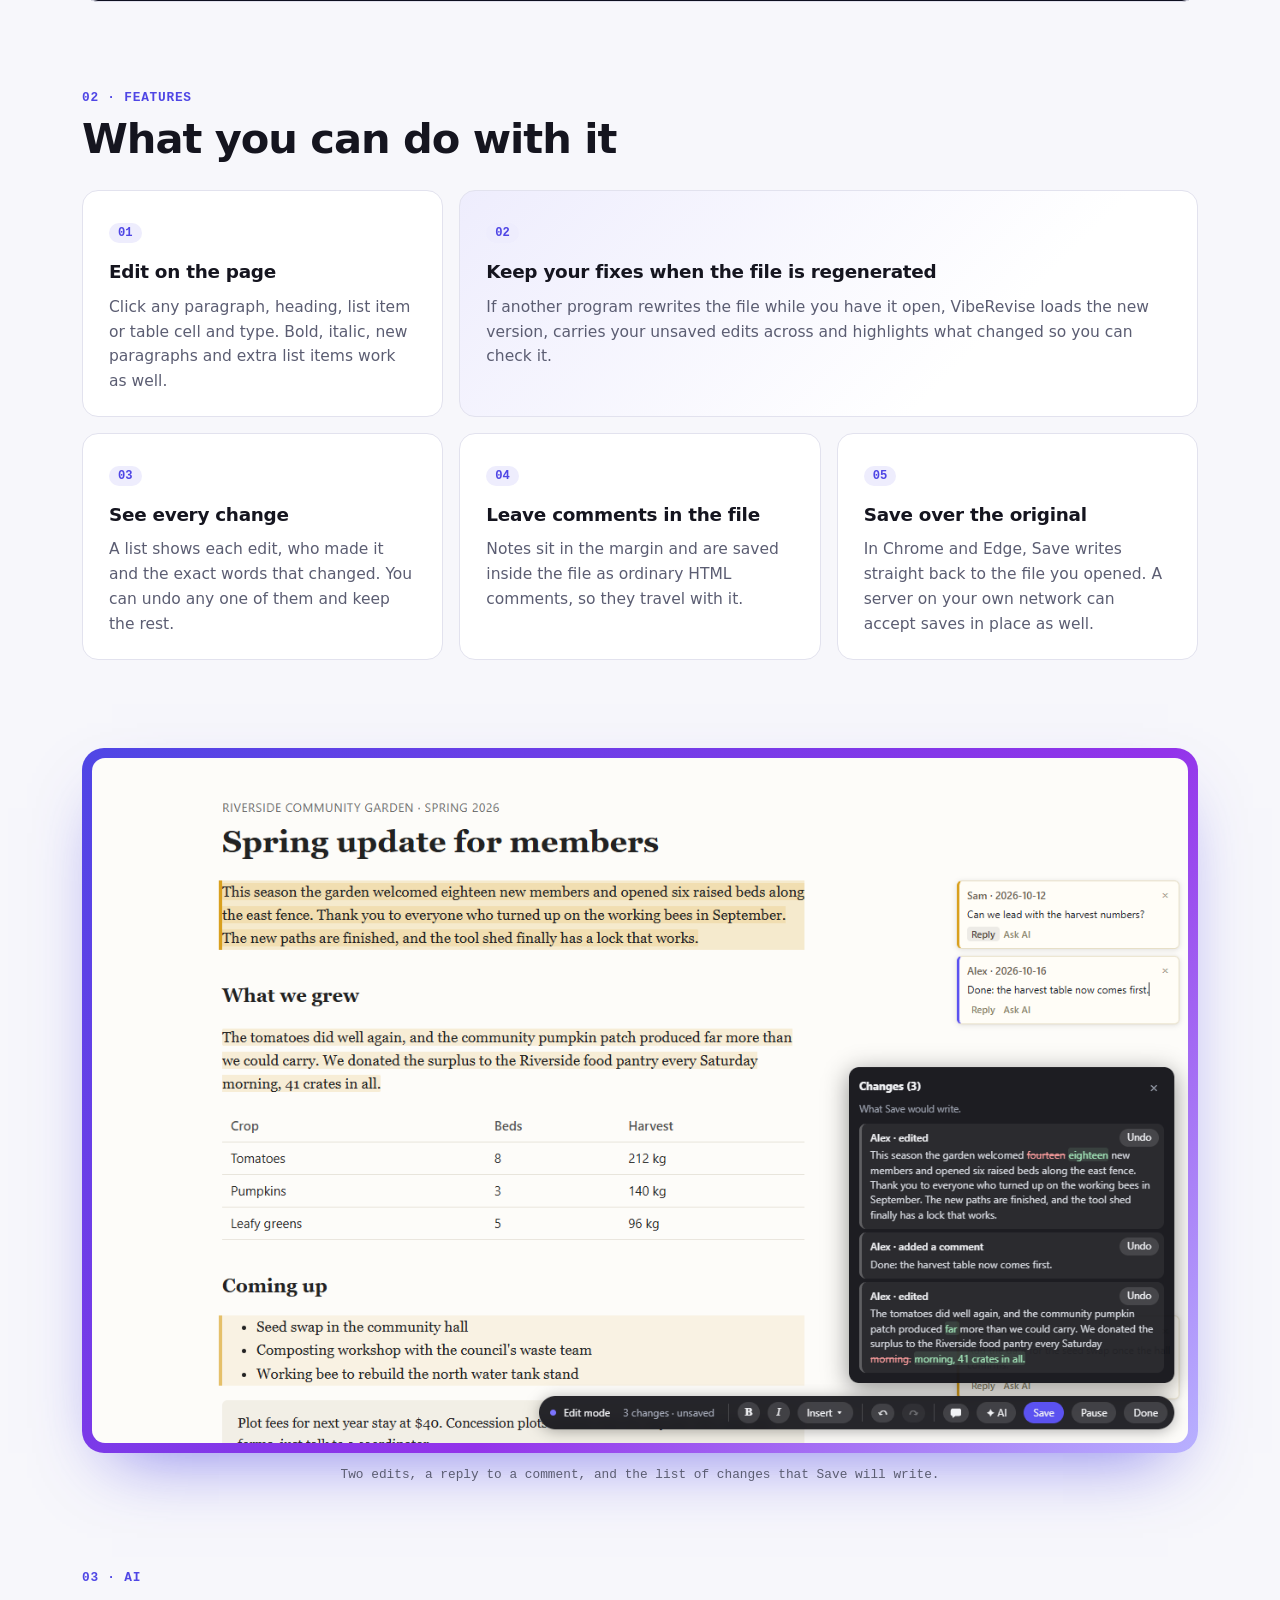
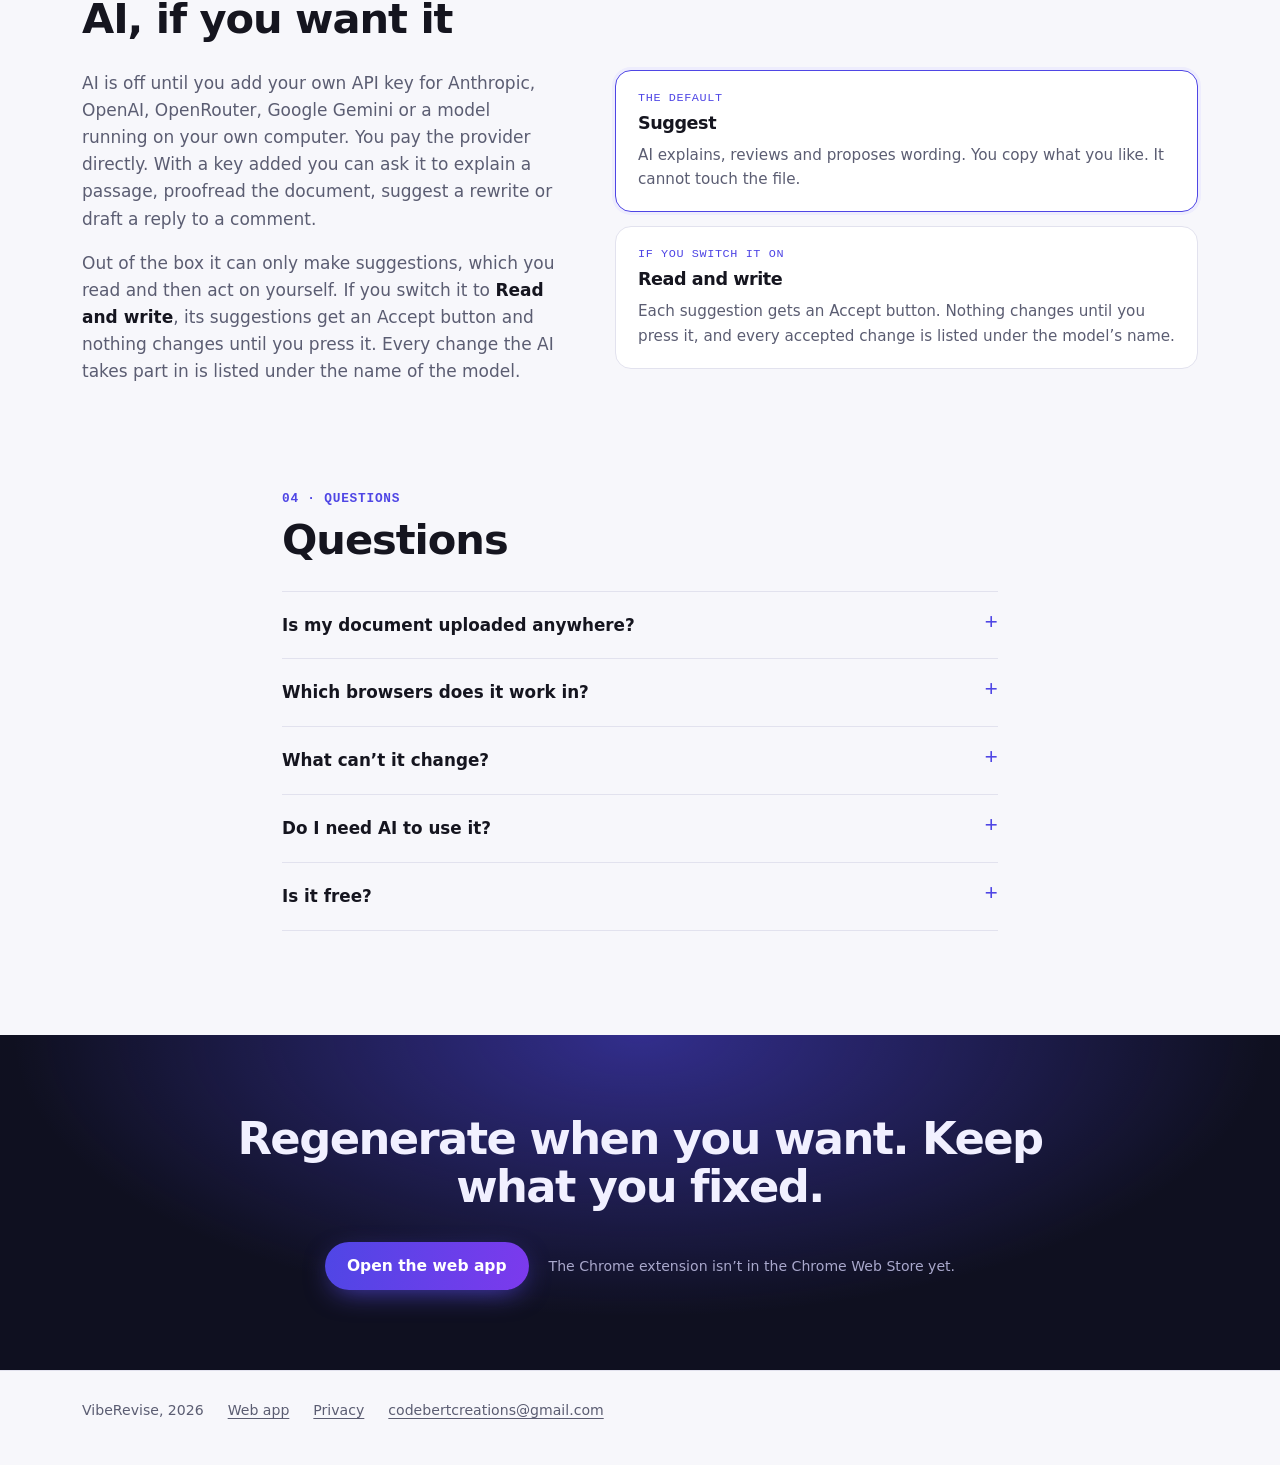
==== commit 009089d6: "Build from html-edit-extension 97e187e: separate brand look for the landing page (app unchanged)" ====
--- a/index.html
+++ b/index.html
@@ -3,170 +3,132 @@
 <head>
 <meta charset="utf-8">
 <meta name="viewport" content="width=device-width, initial-scale=1">
-<title>VibeRevise: let AI rewrite it, keep what you fixed</title>
-<meta name="description" content="Fix the words in an AI-made HTML document right on the page. When your AI tool regenerates the file, your fixes are carried over and its changes are highlighted for review.">
+<title>VibeRevise: fix the wording of an HTML file and leave the code alone</title>
+<meta name="description" content="Edit the text of an HTML document in your browser. Only the words you change are changed, and your fixes survive when an AI tool regenerates the file.">
 <link rel="canonical" href="https://viberevise.com/">
-<meta property="og:title" content="VibeRevise: let AI rewrite it, keep what you fixed">
-<meta property="og:description" content="Fix the words in an AI-made HTML document right on the page. When your AI tool regenerates the file, your fixes are carried over and its changes are highlighted for review.">
+<meta property="og:title" content="VibeRevise: fix the wording of an HTML file and leave the code alone">
+<meta property="og:description" content="Edit the text of an HTML document in your browser. Only the words you change are changed, and your fixes survive when an AI tool regenerates the file.">
 <meta property="og:type" content="website">
 <meta property="og:url" content="https://viberevise.com/">
-<meta property="og:image" content="https://viberevise.com/app/icons/icon512.png">
+<meta property="og:image" content="https://viberevise.com/screenshot.png">
 <meta name="theme-color" content="#f7f7fb" media="(prefers-color-scheme: light)">
 <meta name="theme-color" content="#0f1020" media="(prefers-color-scheme: dark)">
 <link rel="icon" href="/app/icons/icon32.png" sizes="32x32">
 <link rel="icon" href="/app/icons/icon192.png" sizes="192x192">
 <link rel="apple-touch-icon" href="/app/icons/icon192.png">
-<link rel="stylesheet" href="/site.css">
+<link rel="stylesheet" href="/site.css?v=d60f4b8db1">
 <style>
 :root{--paper:#f7f7fb;--panel:#ffffff;--ink:#15151f;--muted:#5b5d72;--line:#e2e2ee;--accent:#4f46e5;--accent2:#9333ea;--accent-ink:#ffffff;--tint:#eeedfd;--font-display:system-ui, -apple-system, "Segoe UI", Roboto, sans-serif;--font-body:system-ui, -apple-system, "Segoe UI", Roboto, sans-serif;color-scheme:light dark;}
 @media (prefers-color-scheme: dark){:root:not([data-theme="light"]){--paper:#0f1020;--panel:#181a2e;--ink:#e9e9f5;--muted:#a3a5bd;--line:#2a2c45;--accent:#a5a1ff;--accent2:#d8a8ff;--accent-ink:#10101c;--tint:#22224a;}}
 :root[data-theme="dark"]{--paper:#0f1020;--panel:#181a2e;--ink:#e9e9f5;--muted:#a3a5bd;--line:#2a2c45;--accent:#a5a1ff;--accent2:#d8a8ff;--accent-ink:#10101c;--tint:#22224a;}
 </style>
 </head>
-<body>
+<body class="layout-vibe">
+<div class="stage">
 <header class="nav"><div class="wrap">
-  <a class="logo" href="/"><img src="/app/icons/icon192.png" alt="" width="30" height="30">VibeRevise</a>
+  <a class="logo" href="/"><img src="/logo-dark.svg" alt="VibeRevise" width="165" height="27"></a>
   <nav class="nav-links" aria-label="Sections">
-    <a href="#features">Features</a><a href="#ai">AI</a><a href="#pricing">Pricing</a><a href="#faq">FAQ</a>
+    <a href="#features">Features</a><a href="#ai">AI</a><a href="#faq">Questions</a>
   </nav>
-  <a class="btn primary small" href="/app/">Open the app</a>
+  <a class="nav-app" href="/app/">Open the app</a>
 </div></header>
-<main>
 <section class="hero"><div class="wrap">
-  <div>
-    <span class="eyebrow">For documents your AI tools write as HTML</span>
-    <h1>Let AI rewrite it.<br><span class="accent">Keep what you fixed.</span></h1>
-    <p class="lede">Codex, Claude and ChatGPT hand you reports, plans and pages as HTML. VibeRevise lets you fix the words right on the page, and when the AI regenerates the file, your fixes are carried across and everything it changed is highlighted for you to review.</p>
-    <div class="ctas">
-      <a class="btn primary" href="/app/">Open the free web app</a>
-      <span class="btn" aria-disabled="true" title="Not published yet">Chrome extension <span class="soon">Coming soon</span></span>
-    </div>
-    <p class="fine">Free during beta · No account · Your files stay in your browser</p>
+  <div class="hero-copy">
+    <p class="eyebrow"><span class="dot"></span>For HTML that AI tools write</p>
+    <h1>Fix the wording of an HTML file without touching the code</h1>
+    <p class="lede">Open the file, click a sentence and retype it. When you save, the words you changed are the only thing in the file that is different. If Claude or ChatGPT regenerates the file afterwards, VibeRevise brings your fixes across and highlights what the AI changed.</p>
+    <p class="ctas">
+    <a class="btn primary" href="/app/">Open the web app</a>
+    <span class="later">The Chrome extension isn’t in the Chrome Web Store yet.</span>
+  </p>
+    <p class="fine">Free while it’s in beta. No account, and your files stay on your computer.</p>
   </div>
-  <div class="demo" role="img" aria-label="A document open in VibeRevise after an AI tool regenerated it: your edits are kept and the AI's changes are highlighted">
-  <div class="demo-bar"><i></i><i></i><i></i><span>operating-plan.html</span></div>
-  <div class="demo-body">
-    <div class="notice"><b>The file changed outside VibeRevise.</b> 3 changes brought in · your 2 fixes kept</div>
-    <h4>Operating plan, year one</h4>
-    <p>We launch in <span class="mine">Brisbane and the Gold Coast</span><span class="tag">You · edited</span> with two staff and a contractor.</p>
-    <p><span class="outside">Revenue comes from a monthly subscription, with a free tier for single properties.</span><span class="tag">Changed outside</span></p>
-    <div class="row" style="display:flex;gap:8px;flex-wrap:wrap"><span class="chip">3 outside changes</span><span class="chip">✓ Mark reviewed</span></div>
+  <div class="window" role="img" aria-label="A document open in VibeRevise after an AI tool regenerated it: your edits are kept and the AI's changes are highlighted">
+  <div class="bar"><i></i><i></i><i></i><span>operating-plan.html</span><b>v3 → v4</b></div>
+  <div class="doc">
+    <p class="notice"><b>The file changed outside VibeRevise.</b> 3 changes brought in. Your 2 fixes kept.</p>
+    <h3>Operating plan, year one</h3>
+    <p>We launch in <span class="mine">Brisbane and the Gold Coast</span> with two staff and a contractor.</p>
+    <p><span class="outside">Revenue comes from a monthly subscription, with a free tier for single properties.</span></p>
+    <p class="faint">Hiring starts once the first fifty customers are paying.</p>
+    <p class="legend"><span class="k mine">Your fix</span><span class="k outside">Changed by the AI</span></p>
   </div>
+  <ol class="versions" aria-hidden="true"><li>v1</li><li>v2</li><li>v3</li><li class="now">v4</li></ol>
 </div>
 </div></section>
+</div>
+<main>
+<section class="band"><div class="wrap split">
+  <div>
+    <p class="kicker">01 · Why it exists</p>
+    <h2>One word in, one word out.</h2>
+  </div>
+  <div class="body">
+    <p>AI tools are good at turning out reports, plans and pages as HTML. They are not as good at getting every sentence right, and when you ask them to fix one line they tend to rewrite twenty.</p>
+    <p>Fixing it yourself usually means a code editor and a lot of scrolling through markup. Most visual HTML editors are worse: they load the page and write it back out in their own style, so a fix to one word comes back as a file where every line has moved.</p>
+    <p>VibeRevise only edits the text. Your indentation, comments, entities and attribute quoting are kept exactly as they were, so a diff of the saved file shows the words you changed and nothing else.</p>
+  </div>
+  <figure class="diff">
+  <figcaption><span>git diff operating-plan.html</span><span>1 line changed</span></figcaption>
+  <pre><code><span class="ctx">  &lt;section class="plan"&gt;</span><span class="ctx">    &lt;!-- reviewed with finance, 3 Oct --&gt;</span><span class="del">-   &lt;p&gt;We launch in <del>Brisbane</del> with two staff&amp;nbsp;and a contractor.&lt;/p&gt;</span><span class="add">+   &lt;p&gt;We launch in <ins>Brisbane and the Gold Coast</ins> with two staff&amp;nbsp;and a contractor.&lt;/p&gt;</span><span class="ctx">  &lt;/section&gt;</span></code></pre>
+</figure>
+</div></section>
 
-<section class="band alt"><div class="wrap">
-  <div class="section-head"><h2>Sound familiar?</h2></div>
-  <div class="grid three">
-    <div class="card pain"><h3>One wrong sentence, another prompt</h3><p>The draft is 95% right. The only way to fix the last 5% is to ask again and hope nothing else moves.</p></div>
-    <div class="card pain"><h3>The next run undoes your edits</h3><p>You fixed it by hand. Then the AI regenerated the file and your fixes quietly disappeared.</p></div>
-    <div class="card pain"><h3>Editing the HTML breaks it</h3><p>Open the file in a code editor, change a word, and a missing bracket takes the layout with it.</p></div>
+<section class="band" id="features"><div class="wrap">
+  <p class="kicker">02 · Features</p>
+  <h2>What you can do with it</h2>
+  <div class="bento">
+    <article class="card"><span class="num">01</span><h3>Edit on the page</h3><p>Click any paragraph, heading, list item or table cell and type. Bold, italic, new paragraphs and extra list items work as well.</p></article>
+    <article class="card wide"><span class="num">02</span><h3>Keep your fixes when the file is regenerated</h3><p>If another program rewrites the file while you have it open, VibeRevise loads the new version, carries your unsaved edits across and highlights what changed so you can check it.</p></article>
+    <article class="card"><span class="num">03</span><h3>See every change</h3><p>A list shows each edit, who made it and the exact words that changed. You can undo any one of them and keep the rest.</p></article>
+    <article class="card"><span class="num">04</span><h3>Leave comments in the file</h3><p>Notes sit in the margin and are saved inside the file as ordinary HTML comments, so they travel with it.</p></article>
+    <article class="card"><span class="num">05</span><h3>Save over the original</h3><p>In Chrome and Edge, Save writes straight back to the file you opened. A server on your own network can accept saves in place as well.</p></article>
   </div>
 </div></section>
 
-<section class="band" id="features"><div class="wrap">
-  <div class="section-head"><h2>Regenerate when you want. Edit when you need to.</h2></div>
-  <div class="grid three">
-    <div class="card feature"><div class="ico" aria-hidden="true">✎</div><h3>Edit the words on the page</h3><p>Click any text and type. Add a paragraph, bullet or table row, or make words bold or italic. The file you save is the one you opened with only those changes in it.</p></div>
-    <div class="card feature"><div class="ico" aria-hidden="true">↻</div><h3>Your fixes survive a regenerate</h3><p>When another tool rewrites the file, VibeRevise notices, brings the new version in and puts your unsaved fixes back. If you both changed the same words, it asks you which to keep.</p></div>
-    <div class="card feature"><div class="ico" aria-hidden="true">Δ</div><h3>See exactly what the AI changed</h3><p>Changes made outside VibeRevise are highlighted on the page and listed. Mark them reviewed as you go, and hide the highlights when you’re done.</p></div>
-    <div class="card feature"><div class="ico" aria-hidden="true">✦</div><h3>AI help, on your terms</h3><p>Explain, rewrite, proofread or reply to a comment using your own AI key. By default AI only suggests: you make every change.</p></div>
-    <div class="card feature"><div class="ico" aria-hidden="true">☰</div><h3>A list of every change</h3><p>Every edit is listed with who made it, you or the AI and which model. Undo any one of them on its own.</p></div>
-    <div class="card feature"><div class="ico" aria-hidden="true">💬</div><h3>Comments that travel with the file</h3><p>Leave notes in the margin. They’re saved inside the HTML file as ordinary comments, so they go wherever the file goes.</p></div>
-  </div>
-</div></section>
-
-<section class="band alt"><div class="wrap">
-  <div class="section-head"><h2>How it works</h2></div>
-  <div class="grid three steps">
-    <div class="card step"><h3>Open the file</h3><p>Open the HTML file your AI tool made, from your computer or a server on your network.</p></div>
-    <div class="card step"><h3>Fix the words</h3><p>Click and type. Ask AI to explain or suggest when you want a second opinion.</p></div>
-    <div class="card step"><h3>Regenerate freely</h3><p>Let your AI tool rewrite the file. Your fixes come back, and its changes are highlighted for review.</p></div>
-  </div>
-</div></section>
+<figure class="shot"><div class="wrap">
+  <div class="frame"><img src="/screenshot.png" width="1280" height="800" alt="VibeRevise editing a community garden newsletter, with comments in the margin and the list of changes open"></div>
+  <figcaption>Two edits, a reply to a comment, and the list of changes that Save will write.</figcaption>
+</div></figure>
 
 <section class="band" id="ai"><div class="wrap">
-  <div class="section-head">
-    <h2>You decide what AI may do</h2>
-    <p>AI is optional and off until you add your own key for Anthropic (Claude), OpenAI, OpenRouter, Google Gemini, or a model on your own computer. Whichever mode you choose, AI never changes your document on its own, and every change it’s part of is listed under its name.</p>
-  </div>
-  <div class="grid two">
-    <div class="card mode">
-      <span class="label">Default</span>
-      <h3>Read</h3>
-      <ul>
-        <li>Explains a passage you select</li>
-        <li>Reviews and proofreads the document</li>
-        <li>Replies to comments</li>
-        <li>Suggests rewrites you can copy</li>
-        <li><b>Can’t change a word.</b> You make every edit yourself.</li>
-      </ul>
-    </div>
-    <div class="card mode">
-      <span class="label">Your choice</span>
-      <h3>Read and write</h3>
-      <ul>
-        <li>Everything in Read</li>
-        <li>Suggested rewrites get an <b>Accept</b> button</li>
-        <li>Nothing is applied until you press it</li>
-        <li>Each accepted change is labelled with the AI model and can be undone on its own</li>
-      </ul>
+  <p class="kicker">03 · AI</p>
+  <h2>AI, if you want it</h2>
+  <div class="split">
+    <div class="body"><p>AI is off until you add your own API key for Anthropic, OpenAI, OpenRouter, Google Gemini or a model running on your own computer. You pay the provider directly. With a key added you can ask it to explain a passage, proofread the document, suggest a rewrite or draft a reply to a comment.</p>
+    <p>Out of the box it can only make suggestions, which you read and then act on yourself. If you switch it to <b>Read and write</b>, its suggestions get an Accept button and nothing changes until you press it. Every change the AI takes part in is listed under the name of the model.</p></div>
+    <div class="modes">
+      <div class="mode on"><p class="when">The default</p><h3>Suggest</h3><p>AI explains, reviews and proposes wording. You copy what you like. It cannot touch the file.</p></div>
+      <div class="mode"><p class="when">If you switch it on</p><h3>Read and write</h3><p>Each suggestion gets an Accept button. Nothing changes until you press it, and every accepted change is listed under the model’s name.</p></div>
     </div>
   </div>
 </div></section>
 
-<section class="band alt" id="pricing"><div class="wrap">
-  <div class="section-head"><h2>Pricing</h2><p>VibeRevise is free while it’s in beta.</p></div>
-  <div class="price">
-    <div class="card price-card">
-      <h3>Beta</h3>
-      <div class="amount">Free</div>
-      <span class="per">while we’re in beta · no card, no account</span>
-      <ul class="ticks">
-        <li>The web app, with every editing feature</li>
-        <li>Changes list, per-change undo and comments</li>
-        <li>Outside-change detection and review</li>
-        <li>AI with your own key, in Read or Read and write mode</li>
-        <li>The Chrome extension, when it’s published</li>
-      </ul>
-      <a class="btn primary" href="/app/">Open the web app</a>
-    </div>
-    <div class="price-notes">
-      <div><h3>Paid plans later</h3><p>When paid plans arrive, we’ll announce them here before anything changes.</p></div>
-      <div><h3>Your files stay yours</h3><p>Everything you save is an ordinary HTML file on your own disk. Nothing is locked in.</p></div>
-      <div><h3>AI costs</h3><p>You pay your AI provider directly for what you use, at their prices. VibeRevise adds nothing on top.</p></div>
-    </div>
+<section class="band" id="faq"><div class="wrap narrow">
+  <p class="kicker">04 · Questions</p>
+  <h2>Questions</h2>
+  <div class="faq">
+    <details><summary>Is my document uploaded anywhere?</summary><p>No. VibeRevise opens and edits the document in your browser, and there is no VibeRevise server to send it to. If you turn on AI, the paragraphs you ask about go to the AI service you picked, and only when you press the button.</p></details>
+    <details><summary>Which browsers does it work in?</summary><p>The web app runs in any current browser. In Chrome or Edge on a computer, Save writes back to the file you opened. Other browsers download the edited copy for you to save yourself.</p></details>
+    <details><summary>What can’t it change?</summary><p>Layout, styles and images are left alone. VibeRevise changes words, and can add paragraphs, lists, tables, bold and italic in the same style as the ones already in the document. Pages that build their text with JavaScript can’t be edited, because the words aren’t in the file.</p></details>
+    <details><summary>Do I need AI to use it?</summary><p>No. All the editing works without it, and AI stays off until you add a key.</p></details>
+    <details><summary>Is it free?</summary><p>Yes, while it’s in beta, with no account and no card. If that ever changes, it will be announced on this page first. AI usage is billed by your AI provider at their prices; VibeRevise adds nothing.</p></details>
   </div>
 </div></section>
 
-<section class="band" id="faq"><div class="wrap">
-  <div class="section-head"><h2>Questions</h2></div>
-  <div class="faq">
-    <details><summary>Does it work with Codex, Claude Code or Cursor?</summary><p>Yes, with any tool that writes HTML files to your disk. Open the file in VibeRevise and leave it open while the tool works. VibeRevise checks the file every few seconds, tells you when it changes, and brings the new version in with your unsaved fixes kept.</p></details>
-    <details><summary>What if the AI and I changed the same sentence?</summary><p>VibeRevise won't guess. It shows both versions side by side and you pick which one to keep.</p></details>
-    <details><summary>Is my document uploaded anywhere?</summary><p>No. VibeRevise opens and edits your document in your browser. There are no VibeRevise servers to send it to. If you turn on AI, only the paragraphs you ask about go to the AI service you chose, when you press the button.</p></details>
-    <details><summary>Which browsers does it work in?</summary><p>The web app runs in any modern browser. In Chrome or Edge on a computer, Save writes straight back to the file you opened. Other browsers give you the edited copy to save yourself.</p></details>
-    <details><summary>What can’t it change?</summary><p>Layout, styles and images. VibeRevise changes words, and adds paragraphs, lists, tables, bold and italic like the ones already in the document. Pages built by JavaScript in the browser can’t be edited, because their text isn’t in the file.</p></details>
-    <details><summary>Do I need AI to use it?</summary><p>No. Every editing feature works without AI. AI is off until you add your own key.</p></details>
-    <details><summary>Which AI services can I use?</summary><p>Anthropic (Claude), OpenAI, OpenRouter, Google Gemini, or a model on your own computer. You pay your provider directly for what you use; VibeRevise adds nothing on top.</p></details>
-    <details><summary>When is the Chrome extension coming?</summary><p>We’re preparing it for the Chrome Web Store. When it’s published, the button on this page will take you to it. Until then, the web app works with files on your computer or on your own network.</p></details>
-  </div>
-</div></section>
-
-<section class="band alt closing"><div class="wrap">
-  <h2>Keep the speed of AI. Keep your edits too.</h2>
-  <p>Free while we’re in beta. Nothing to install for the web app, and no account.</p>
-  <div class="ctas">
-    <a class="btn primary" href="/app/">Open the free web app</a>
-    <span class="btn" aria-disabled="true" title="Not published yet">Chrome extension <span class="soon">Coming soon</span></span>
-  </div>
+<section class="finale"><div class="wrap">
+  <h2>Regenerate when you want. Keep what you fixed.</h2>
+  <p class="ctas">
+    <a class="btn primary" href="/app/">Open the web app</a>
+    <span class="later">The Chrome extension isn’t in the Chrome Web Store yet.</span>
+  </p>
 </div></section>
 </main>
 <footer><div class="wrap">
-  <span>© 2026 VibeRevise</span>
+  <span>VibeRevise, 2026</span>
   <a href="/app/">Web app</a>
   <a href="/privacy.html">Privacy</a>
-  <a href="mailto:codebertcreations@gmail.com">Contact</a>
+  <a href="mailto:codebertcreations@gmail.com">codebertcreations@gmail.com</a>
 </div></footer>
 </body>
 </html>
--- a/site.css
+++ b/site.css
@@ -1,155 +1,188 @@
 /*
- * The promotional site, shared by every brand.
+ * VibeRevise's site: a tool for documents that AI keeps rewriting.
  *
- * Colours and fonts are not set here: build-site.js writes each brand's into
- * the :root block at the top of the page, under these same token names. No
- * web fonts and no third-party requests: the product's pitch is that nothing
- * leaves your browser, and the site that sells it should keep to that too.
+ * The top of the page is always the campaign's dark indigo, whatever the
+ * visitor's colour scheme; below it the page follows their scheme. Sans-serif
+ * set tight, monospace for anything that is really code or a label, rounded
+ * cards, pill buttons, and an indigo-to-violet accent. Colours and font stacks
+ * come from brand.json, written into each page's <head> by build-site.js.
+ *
+ * No web fonts and no third-party requests: the product's pitch is that
+ * nothing leaves your browser, and the site that sells it keeps to that too.
  */
 * { box-sizing: border-box; }
-html { -webkit-text-size-adjust: 100%; scroll-behavior: smooth; }
+html { -webkit-text-size-adjust: 100%; }
 body {
+  --mono: ui-monospace, "Cascadia Code", "SF Mono", Menlo, Consolas, monospace;
+  --radius: 16px;
   margin: 0;
   background: var(--paper);
   color: var(--ink);
   font: 17px/1.6 var(--font-body);
 }
-img, svg { max-width: 100%; }
-a { color: var(--accent); }
-h1, h2, h3 { font-family: var(--font-display); line-height: 1.15; margin: 0; letter-spacing: -.015em; text-wrap: balance; }
-h1 { font-size: clamp(2.2rem, 5.6vw, 3.6rem); font-weight: 700; }
-h2 { font-size: clamp(1.6rem, 3.6vw, 2.3rem); font-weight: 700; }
-h3 { font-size: 1.12rem; font-weight: 650; }
-p { margin: 0; }
+img { max-width: 100%; height: auto; }
+a { color: var(--accent); text-underline-offset: 3px; }
+h1, h2, h3 { font-family: var(--font-display); margin: 0; letter-spacing: -.025em; }
+p { margin: 0 0 1em; }
 
-.wrap { max-width: 1120px; margin: 0 auto; padding: 0 16px; }
+.wrap { max-width: 1180px; margin: 0 auto; padding: 0 16px; }
+.wrap.narrow { max-width: 780px; }
 @media (min-width: 720px) { .wrap { padding: 0 32px; } }
 
-/* ---- nav ------------------------------------------------------------- */
-.nav { position: sticky; top: 0; z-index: 5; background: color-mix(in srgb, var(--paper) 88%, transparent);
-       backdrop-filter: blur(10px); border-bottom: 1px solid var(--line); }
-.nav .wrap { display: flex; align-items: center; gap: 20px; height: 64px; }
-.logo { display: flex; align-items: center; gap: 10px; text-decoration: none; color: var(--ink);
-        font: 700 1.2rem/1 var(--font-display); letter-spacing: -.01em; }
-.logo img { width: 30px; height: 30px; border-radius: 7px; }
-.nav-links { display: none; gap: 22px; margin-left: auto; }
-.nav-links a { color: var(--muted); text-decoration: none; font-size: .95rem; }
+/* ---- the dark stage: header and hero ----------------------------------- */
+.stage {
+  --paper: #0f1020; --panel: #181a2e; --ink: #f1f0ff; --muted: #a9a8cc; --line: #2a2c45;
+  --accent: #b8b1ff; --tint: #22224a;
+  background:
+    radial-gradient(60% 70% at 85% 10%, rgba(79, 70, 229, .45), transparent 70%),
+    radial-gradient(50% 60% at 0% 100%, rgba(147, 51, 234, .25), transparent 70%),
+    #0f1020;
+  color: var(--ink);
+  color-scheme: dark;
+  overflow: hidden;
+}
+.nav .wrap { display: flex; align-items: center; gap: 28px; height: 70px; }
+.logo { display: flex; line-height: 0; }
+.logo img { height: 26px; width: auto; }
+.nav-links { display: none; gap: 24px; margin-left: auto; font-size: .93rem; }
+.nav-links a { color: var(--muted); text-decoration: none; }
 .nav-links a:hover { color: var(--ink); }
-.nav .btn { margin-left: auto; }
-@media (min-width: 820px) { .nav-links { display: flex; } .nav .btn { margin-left: 0; } }
+.nav-app { margin-left: auto; padding: 7px 16px; border: 1px solid var(--line); border-radius: 999px;
+           color: var(--ink); text-decoration: none; font-size: .9rem; font-weight: 600; }
+.nav-app:hover { border-color: var(--accent); }
+@media (min-width: 760px) { .nav-links { display: flex; } .nav-app { margin-left: 0; } }
+.page .nav { border-bottom: 1px solid var(--line); }
 
-/* ---- buttons --------------------------------------------------------- */
-.btn { display: inline-flex; align-items: center; justify-content: center; gap: 8px;
-       min-height: 46px; padding: 0 20px; border-radius: 10px; border: 1px solid var(--line);
-       background: var(--panel); color: var(--ink); font: 600 1rem/1 var(--font-body);
-       text-decoration: none; cursor: pointer; }
-.btn:hover { border-color: var(--muted); }
-.btn.primary { background: var(--accent); border-color: transparent; color: var(--accent-ink); }
-.btn.primary:hover { filter: brightness(1.08); }
-.btn.small { min-height: 38px; padding: 0 14px; font-size: .92rem; }
-.btn[aria-disabled="true"] { cursor: default; color: var(--muted); background: transparent; }
-.btn[aria-disabled="true"]:hover { border-color: var(--line); }
-.btn .soon { font-size: .72rem; font-weight: 700; text-transform: uppercase; letter-spacing: .06em;
-             padding: 3px 7px; border-radius: 99px; background: var(--tint); color: var(--accent); }
-.btn:focus-visible, a:focus-visible { outline: 3px solid var(--accent); outline-offset: 2px; }
+.hero { padding: 48px 0 72px; }
+.hero .wrap { display: grid; gap: 48px; align-items: center; }
+@media (min-width: 980px) { .hero { padding: 72px 0 104px; } .hero .wrap { grid-template-columns: 1fr 1.02fr; gap: 56px; } }
+.eyebrow { display: inline-flex; align-items: center; gap: 9px; margin: 0 0 22px; padding: 5px 13px;
+           border: 1px solid var(--line); border-radius: 999px; background: rgba(255, 255, 255, .04);
+           font: 500 .8rem var(--mono); color: var(--muted); }
+.eyebrow .dot { width: 7px; height: 7px; border-radius: 50%; background: #8b83ff; box-shadow: 0 0 10px #8b83ff; }
+h1 { font-size: clamp(2.3rem, 5.4vw, 3.9rem); line-height: 1.03; font-weight: 800; letter-spacing: -.04em;
+     background: linear-gradient(100deg, #ffffff 30%, #c9c3ff 70%, #e2b9ff); -webkit-background-clip: text;
+     background-clip: text; color: transparent; }
+.lede { font-size: 1.12rem; margin-top: 22px; color: var(--muted); max-width: 36em; }
 
-/* ---- hero ------------------------------------------------------------ */
-.hero { padding: 56px 0 64px; }
-.hero .wrap { display: grid; gap: 44px; align-items: center; }
-@media (min-width: 960px) { .hero { padding: 88px 0 96px; } .hero .wrap { grid-template-columns: 1.05fr 1fr; gap: 56px; } }
-.eyebrow { display: inline-block; font-size: .85rem; font-weight: 650; color: var(--accent);
-           background: var(--tint); padding: 5px 12px; border-radius: 99px; margin-bottom: 20px; }
-.hero h1 .accent { background: linear-gradient(90deg, var(--accent), var(--accent2));
-                   -webkit-background-clip: text; background-clip: text; color: transparent; }
-.lede { font-size: 1.15rem; color: var(--muted); margin-top: 20px; max-width: 36em; }
-.ctas { display: flex; flex-wrap: wrap; gap: 12px; margin-top: 30px; }
-.fine { font-size: .9rem; color: var(--muted); margin-top: 16px; }
+/* ---- buttons ----------------------------------------------------------- */
+.btn { display: inline-block; padding: 12px 22px; border-radius: 999px; border: 1px solid var(--line);
+       color: var(--ink); text-decoration: none; font-weight: 650; font-size: .97rem; }
+.btn.primary { border: 0; color: #fff; background: linear-gradient(100deg, #4f46e5, #7c3aed);
+               box-shadow: 0 8px 28px -8px rgba(99, 82, 255, .75); }
+.btn.primary:hover { filter: brightness(1.12); }
+.ctas { display: flex; flex-wrap: wrap; align-items: center; gap: 14px 20px; margin: 30px 0 0; }
+.later { color: var(--muted); font-size: .88rem; }
+.fine { color: var(--muted); font: .78rem/1.5 var(--mono); margin-top: 18px; opacity: .85; }
 
-/* ---- the demo document ----------------------------------------------- */
-.demo { background: var(--panel); border: 1px solid var(--line); border-radius: 16px;
-        box-shadow: 0 24px 60px -30px rgba(0,0,0,.35); overflow: hidden; font-size: .95rem; }
-.demo-bar { display: flex; gap: 6px; padding: 12px 14px; border-bottom: 1px solid var(--line); }
-.demo-bar i { width: 10px; height: 10px; border-radius: 50%; background: var(--line); }
-.demo-bar span { margin-left: 10px; font-size: .8rem; color: var(--muted); font-family: ui-monospace, monospace; }
-.demo-body { padding: 22px 22px 26px; display: grid; gap: 14px; }
-.demo-body h4 { margin: 0; font: 700 1.15rem/1.3 Georgia, serif; }
-.demo-body p { line-height: 1.6; }
-.notice { font-size: .85rem; border-radius: 10px; padding: 10px 12px; background: var(--tint); color: var(--ink); }
-.notice b { color: var(--accent); }
-.mine { background: color-mix(in srgb, #f5c400 28%, transparent); border-radius: 3px; padding: 0 2px; }
-.outside { background: color-mix(in srgb, #2f7de1 18%, transparent); border-bottom: 2px solid #2f7de1;
-           border-radius: 3px; padding: 0 2px; }
-.tag { display: inline-block; font-size: .72rem; font-weight: 650; padding: 2px 8px; border-radius: 99px;
-       margin-left: 6px; vertical-align: 2px; background: var(--paper); border: 1px solid var(--line); color: var(--muted); }
-.stet { border-bottom: 3px dotted var(--accent); padding-bottom: 1px; }
-.stet-mark { font: italic 700 .85rem/1 Georgia, serif; color: var(--accent); margin-left: 4px; }
-.margin-card { border: 1px solid var(--line); border-left: 3px solid var(--accent); border-radius: 10px;
-               padding: 12px 14px; background: var(--paper); font-size: .88rem; display: grid; gap: 8px; }
-.margin-card .who { font-weight: 650; font-size: .8rem; color: var(--muted); }
-.margin-card .row { display: flex; gap: 8px; align-items: center; flex-wrap: wrap; }
-.chip { font-size: .78rem; font-weight: 650; border: 1px solid var(--line); border-radius: 7px; padding: 4px 10px; background: var(--panel); }
+/* The regenerate demo: an editor window with the version history under it. */
+.window { position: relative; border: 1px solid #34366a; border-radius: var(--radius); background: #f7f7fb;
+          color: #15151f; box-shadow: 0 30px 80px -20px rgba(0, 0, 0, .7), 0 0 0 6px rgba(184, 177, 255, .07);
+          font-size: .95rem; }
+.window .bar { display: flex; align-items: center; gap: 7px; padding: 11px 14px; border-bottom: 1px solid #e2e2ee;
+               font: .78rem var(--mono); color: #5b5d72; }
+.window .bar i { width: 10px; height: 10px; border-radius: 50%; background: #d9d8ea; }
+.window .bar span { margin-left: 8px; }
+.window .bar b { margin-left: auto; font-weight: 600; color: #4f46e5; background: #eeedfd; padding: 2px 9px; border-radius: 999px; }
+.window .doc { padding: 22px 24px 20px; }
+.window h3 { font-size: 1.2rem; margin-bottom: 10px; letter-spacing: -.01em; }
+.window p { margin: 0 0 10px; line-height: 1.6; }
+.window .faint { color: #8a8ca3; }
+.notice { font-size: .84rem; padding: 9px 12px; border-radius: 10px; background: #eeedfd; color: #34306f; margin-bottom: 18px !important; }
+.mine { background: #4f46e5; color: #fff; padding: 1px 5px; border-radius: 5px; }
+.outside { background: linear-gradient(transparent 55%, #f1dcff 55%); box-shadow: inset 0 -2px #9333ea; }
+.legend { display: flex; gap: 16px; margin: 16px 0 0 !important; font: .74rem var(--mono); color: #5b5d72; }
+.legend .k { padding: 0 0 0 16px; background: none; box-shadow: none; position: relative; color: #5b5d72; }
+.legend .k::before { content: ""; position: absolute; left: 0; top: 50%; width: 10px; height: 10px; margin-top: -5px; border-radius: 3px; }
+.legend .mine::before { background: #4f46e5; }
+.legend .outside::before { background: #f1dcff; box-shadow: inset 0 -2px #9333ea; }
+.versions { display: flex; list-style: none; margin: 0; padding: 12px 24px 16px; border-top: 1px solid #e2e2ee;
+            font: .74rem var(--mono); color: #8a8ca3; }
+.versions li { flex: 1; position: relative; padding-top: 16px; }
+.versions li::before { content: ""; position: absolute; top: 3px; left: 0; width: 8px; height: 8px; border-radius: 50%; background: #c9c7e8; }
+.versions li::after { content: ""; position: absolute; top: 6px; left: 12px; right: 4px; border-top: 2px dashed #d6d4ef; }
+.versions li:last-child { flex: 0; }
+.versions li:last-child::after { display: none; }
+.versions .now { color: #4f46e5; font-weight: 700; }
+.versions .now::before { background: #4f46e5; box-shadow: 0 0 0 4px #eeedfd; }
 
-/* ---- sections -------------------------------------------------------- */
-section.band { padding: 72px 0; border-top: 1px solid var(--line); }
-.band.alt { background: var(--panel); }
-.section-head { max-width: 40em; margin-bottom: 36px; }
-.section-head p { color: var(--muted); margin-top: 12px; font-size: 1.05rem; }
-.grid { display: grid; gap: 18px; }
-@media (min-width: 720px) { .grid.three { grid-template-columns: repeat(3, 1fr); } .grid.two { grid-template-columns: repeat(2, 1fr); } }
-.card { background: var(--panel); border: 1px solid var(--line); border-radius: 14px; padding: 22px; }
-.band.alt .card { background: var(--paper); }
-.card p { color: var(--muted); margin-top: 8px; font-size: .98rem; }
-.pain { border-top: 3px solid var(--accent); }
-.feature .ico { width: 40px; height: 40px; display: grid; place-items: center; border-radius: 10px;
-                background: var(--tint); color: var(--accent); font-size: 1.2rem; margin-bottom: 14px; }
-.steps { counter-reset: step; }
-.step::before { counter-increment: step; content: counter(step); display: grid; place-items: center;
-                width: 34px; height: 34px; border-radius: 50%; background: var(--accent); color: var(--accent-ink);
-                font-weight: 700; margin-bottom: 14px; }
+/* ---- bands ------------------------------------------------------------- */
+.band { padding: 88px 0 0; }
+.kicker { font: 600 .8rem var(--mono); color: var(--accent); margin: 0 0 12px; text-transform: uppercase; letter-spacing: .06em; }
+.band h2 { font-size: clamp(1.8rem, 3.8vw, 2.6rem); line-height: 1.08; font-weight: 800; margin-bottom: 28px; }
+.split { display: grid; gap: 8px 56px; }
+@media (min-width: 900px) { .split { grid-template-columns: .9fr 1.1fr; } }
+.split .body p { color: var(--muted); }
+.split .body b { color: var(--ink); }
 
-/* ---- AI modes -------------------------------------------------------- */
-.mode .label { font-size: .78rem; font-weight: 700; text-transform: uppercase; letter-spacing: .06em; color: var(--accent); }
-.mode h3 { margin-top: 6px; }
-.mode ul { margin: 12px 0 0; padding-left: 20px; color: var(--muted); }
-.mode li { margin: 4px 0; }
+.diff { grid-column: 1 / -1; margin: 28px 0 0; border: 1px solid var(--line); border-radius: var(--radius);
+        background: #0f1020; overflow: hidden; color-scheme: dark; }
+.diff figcaption { display: flex; justify-content: space-between; gap: 12px; padding: 11px 18px; border-bottom: 1px solid #2a2c45;
+                   font: .78rem var(--mono); color: #a9a8cc; }
+.diff pre { margin: 0; padding: 16px 0; overflow-x: auto; font: .84rem/1.75 var(--mono); color: #c8c7e6; }
+.diff code > span { display: block; padding: 0 18px; white-space: pre; }
+.diff .ctx { color: #7d7ca3; }
+.diff .del { background: rgba(244, 63, 94, .1); color: #fda4af; }
+.diff .add { background: rgba(99, 102, 241, .16); color: #d6d3ff; }
+.diff del { text-decoration: none; background: rgba(244, 63, 94, .35); border-radius: 3px; }
+.diff ins { text-decoration: none; background: rgba(129, 120, 255, .5); border-radius: 3px; color: #fff; }
 
-/* ---- pricing --------------------------------------------------------- */
-.price { display: grid; gap: 24px; }
-@media (min-width: 860px) { .price { grid-template-columns: 1.1fr 1fr; align-items: start; } }
-.price-card { border: 2px solid var(--accent); }
-.price-card .amount { font: 700 3rem/1 var(--font-display); margin: 10px 0 4px; }
-.price-card .per { color: var(--muted); }
-.ticks { list-style: none; padding: 0; margin: 20px 0 24px; display: grid; gap: 8px; }
-.ticks li { padding-left: 28px; position: relative; }
-.ticks li::before { content: "✓"; position: absolute; left: 0; color: var(--accent); font-weight: 700; }
-.price-notes { display: grid; gap: 16px; }
-.price-notes h3 { font-size: 1rem; }
-.price-notes p { color: var(--muted); margin-top: 4px; font-size: .97rem; }
+.bento { display: grid; gap: 16px; }
+@media (min-width: 680px) { .bento { grid-template-columns: repeat(2, 1fr); } }
+@media (min-width: 1000px) { .bento { grid-template-columns: repeat(3, 1fr); } .bento .wide { grid-column: span 2; } }
+.card { position: relative; padding: 26px 26px 22px; border: 1px solid var(--line); border-radius: var(--radius);
+        background: var(--panel); transition: border-color .2s, transform .2s; }
+.card:hover { border-color: var(--accent); transform: translateY(-2px); }
+.card.wide { background: linear-gradient(135deg, var(--tint), var(--panel) 70%); }
+.card .num { display: inline-block; font: 600 .76rem var(--mono); color: var(--accent); margin-bottom: 14px;
+             padding: 3px 9px; border-radius: 999px; background: var(--tint); }
+.card h3 { font-size: 1.15rem; margin-bottom: 8px; letter-spacing: -.015em; }
+.card p { margin: 0; color: var(--muted); font-size: .97rem; }
 
-/* ---- faq ------------------------------------------------------------- */
-.faq { display: grid; gap: 10px; max-width: 820px; }
-.faq details { background: var(--panel); border: 1px solid var(--line); border-radius: 12px; padding: 0 20px; }
-.band.alt .faq details { background: var(--paper); }
-.faq summary { cursor: pointer; font-weight: 650; padding: 18px 0; list-style: none; display: flex; justify-content: space-between; gap: 16px; }
+.shot { margin: 88px 0 0; }
+.shot .frame { padding: 10px; border-radius: 22px; background: linear-gradient(135deg, #4f46e5, #9333ea 60%, #b8b1ff);
+               box-shadow: 0 30px 70px -30px rgba(79, 70, 229, .7); }
+.shot img { display: block; width: 100%; border-radius: 13px; }
+.shot figcaption { margin-top: 14px; text-align: center; color: var(--muted); font: .8rem var(--mono); }
+
+.modes { display: grid; gap: 14px; align-content: start; }
+.mode { padding: 20px 22px; border: 1px solid var(--line); border-radius: var(--radius); background: var(--panel); }
+.mode.on { border-color: var(--accent); box-shadow: 0 0 0 3px var(--tint); }
+.mode .when { margin: 0 0 4px; font: .74rem var(--mono); color: var(--accent); text-transform: uppercase; letter-spacing: .05em; }
+.mode h3 { font-size: 1.1rem; margin-bottom: 6px; }
+.mode p:last-child { margin: 0; color: var(--muted); font-size: .95rem; }
+
+.faq details { border-bottom: 1px solid var(--line); }
+.faq details:first-child { border-top: 1px solid var(--line); }
+.faq summary { cursor: pointer; list-style: none; display: flex; justify-content: space-between; gap: 16px;
+               padding: 20px 0; font-weight: 650; font-size: 1.05rem; }
 .faq summary::-webkit-details-marker { display: none; }
-.faq summary::after { content: "+"; color: var(--accent); font-size: 1.3rem; line-height: 1; }
-.faq details[open] summary::after { content: "−"; }
-.faq details p { color: var(--muted); padding-bottom: 18px; }
+.faq summary::after { content: "+"; font: 400 1.4rem/1 var(--mono); color: var(--accent); transition: transform .2s; }
+.faq details[open] summary::after { transform: rotate(45deg); }
+.faq summary:hover { color: var(--accent); }
+.faq details p { margin: 0 0 22px; color: var(--muted); }
 
-/* ---- closing + footer ------------------------------------------------ */
-.closing { text-align: center; }
-.closing p { color: var(--muted); margin: 14px auto 0; max-width: 34em; }
-.closing .ctas { justify-content: center; }
-footer { border-top: 1px solid var(--line); padding: 32px 0 48px; color: var(--muted); font-size: .92rem; }
-footer .wrap { display: flex; flex-wrap: wrap; gap: 12px 28px; align-items: center; }
+.finale { margin-top: 104px; padding: 80px 0; text-align: center; color: #f1f0ff;
+          background: radial-gradient(70% 120% at 50% 0%, rgba(79, 70, 229, .55), transparent 70%), #0f1020; }
+.finale h2 { font-size: clamp(1.8rem, 4.2vw, 2.8rem); font-weight: 800; line-height: 1.08; letter-spacing: -.035em; max-width: 18em; margin: 0 auto; }
+.finale .ctas { justify-content: center; }
+.finale .btn:not(.primary) { color: #f1f0ff; border-color: #34366a; }
+.finale .later { color: #a9a8cc; }
+
+/* ---- footer ------------------------------------------------------------ */
+footer { padding: 28px 0 44px; color: var(--muted); font-size: .88rem; border-top: 1px solid var(--line); }
+.finale + footer, main + footer { margin-top: 0; }
+footer .wrap { display: flex; flex-wrap: wrap; gap: 10px 24px; }
 footer a { color: var(--muted); }
 
-/* ---- privacy page ---------------------------------------------------- */
-.prose { max-width: 760px; padding: 48px 0 72px; }
-.prose h1 { font-size: clamp(2rem, 5vw, 2.8rem); margin-bottom: 8px; }
-.prose h2 { font-size: 1.45rem; margin: 40px 0 12px; }
-.prose p, .prose li { color: var(--ink); }
-.prose p { margin: 12px 0; }
-.prose ul { padding-left: 22px; }
+/* ---- the privacy page -------------------------------------------------- */
+.page main { padding-bottom: 72px; }
+.prose { max-width: 760px; padding: 52px 0 0; }
+.prose h1 { font-size: clamp(2rem, 4.6vw, 2.8rem); font-weight: 800; letter-spacing: -.035em; margin-bottom: 12px; }
+.prose h2 { font-size: 1.3rem; margin: 40px 0 10px; }
+.prose p { margin: 12px 0; color: var(--muted); }
+.prose strong { color: var(--ink); }
+.prose ul { padding-left: 22px; color: var(--muted); }
 .prose li { margin: 8px 0; }
-.prose code { font-size: .9em; background: var(--tint); padding: 1px 5px; border-radius: 4px; }
+.prose li::marker { color: var(--accent); }
+.prose code { font: .85em var(--mono); background: var(--tint); padding: 2px 6px; border-radius: 6px; }
